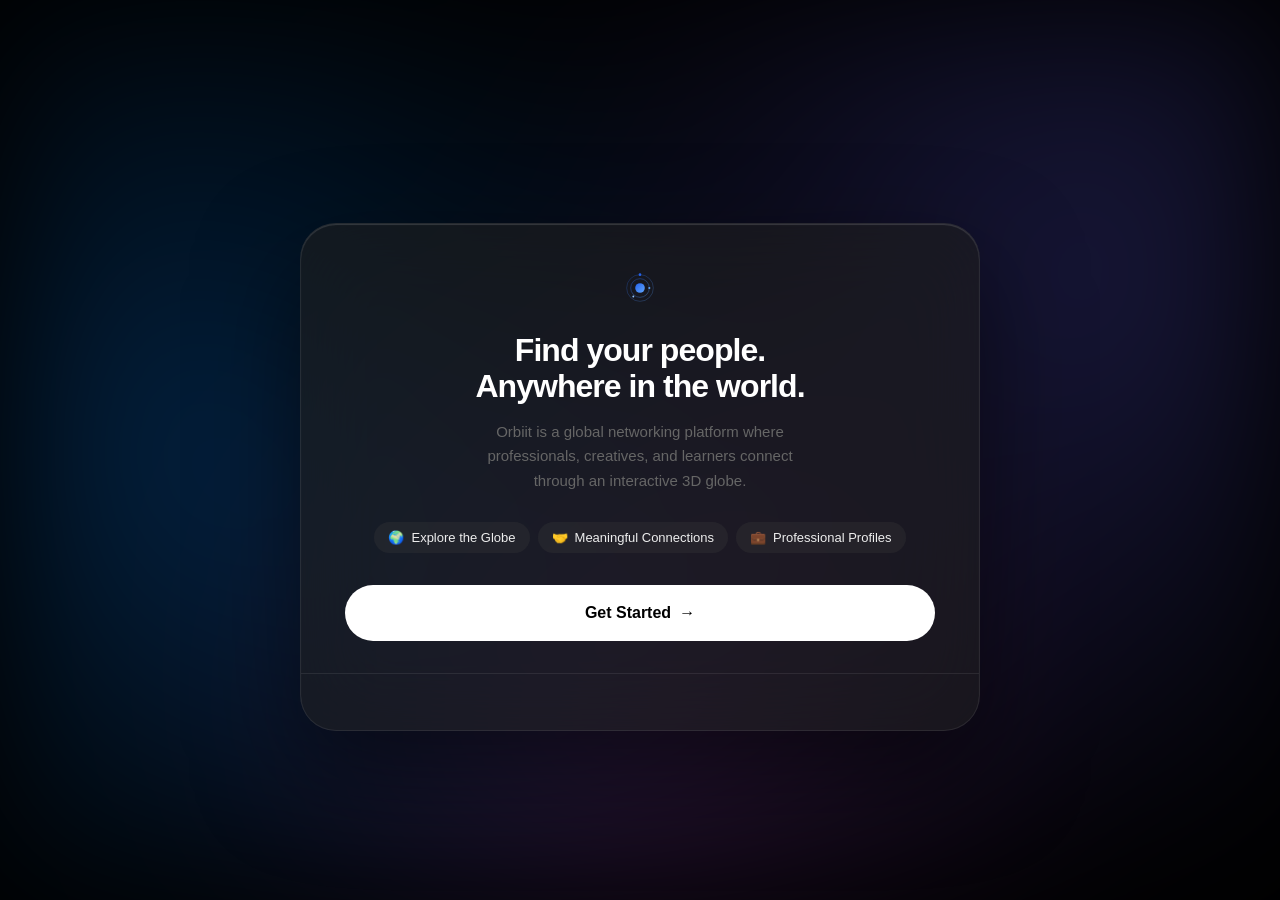
==== index.html @ f24a440b "Restore: SF Pro fonts + Apple emoji system + dark theme CSS variables" ====
<!DOCTYPE html>
<html lang="en">

<head>
  <meta charset="UTF-8">
  <meta name="viewport" content="width=device-width, initial-scale=1.0">
  <title>Orbiit â€” Find Your People</title>
  <meta name="description"
    content="Orbiit connects professionals, creatives, and learners through an interactive 3D globe. Find your people anywhere in the world.">

  <!-- Notyf -->
  <link rel="stylesheet" href="https://cdn.jsdelivr.net/npm/notyf@3/notyf.min.css">
  <script src="https://cdn.jsdelivr.net/npm/notyf@3/notyf.min.js"></script>

  <!-- Flatpickr -->
  <link rel="stylesheet" href="https://cdn.jsdelivr.net/npm/flatpickr/dist/flatpickr.min.css">
  <script src="https://cdn.jsdelivr.net/npm/flatpickr"></script>

  <!-- Tom Select -->
  <link href="https://cdn.jsdelivr.net/npm/tom-select@2.3.1/dist/css/tom-select.css" rel="stylesheet">
  <script src="https://cdn.jsdelivr.net/npm/tom-select@2.3.1/dist/js/tom-select.complete.min.js"></script>

  <!-- Canvas Confetti -->
  <script src="https://cdn.jsdelivr.net/npm/canvas-confetti@1.9.2/dist/confetti.browser.min.js"></script>

  <style>
    /* ================================================================
       ORBIIT — Onboarding Design System v5.0
       Apple iOS · Notion · Linear
    ================================================================ */

    /* —— CSS Variables —— */
    :root {
      --bg: #000000;
      --bg-2: rgba(40, 40, 40, 0.4);
      --bg-3: rgba(60, 60, 60, 0.3);
      --text: #ffffff;
      --text-2: #eeeeee;
      --text-3: #a0a0a0;
      --text-4: #888888;
      --accent: #0A84FF;
      --accent-bg: rgba(10, 132, 255, 0.15);
      --border: rgba(255, 255, 255, 0.12);
      --border-2: rgba(255, 255, 255, 0.08);
      --err: #FF453A;
      --ok: #32D74B;
      --shadow-card: 0 40px 100px rgba(0, 0, 0, 0.5), inset 0 1px 1px rgba(255, 255, 255, 0.15);
      --shadow-sm: 0 8px 32px rgba(0, 0, 0, 0.4);
      --font: 'SF Pro Text', 'SF Pro Display', -apple-system, BlinkMacSystemFont, 'Segoe UI', sans-serif;
      --font-d: 'SF Pro Display', 'SF Pro Text', -apple-system, BlinkMacSystemFont, 'Segoe UI', sans-serif;
      --ease: cubic-bezier(0.25, 0.1, 0.25, 1);
      --ease-in: cubic-bezier(0.4, 0, 1, 1);
      --ease-out: cubic-bezier(0.0, 0.0, 0.2, 1);
      --spring: cubic-bezier(0.175, 0.885, 0.32, 1.2);
      --r-sm: 12px;
      --r-md: 16px;
      --r-lg: 20px;
      --r-xl: 32px;
      --r-pill: 100px;
    }

    /* —— Reset —— */
    *, *::before, *::after { margin: 0; padding: 0; box-sizing: border-box; }

    html {
      font-size: 16px;
      -webkit-font-smoothing: antialiased;
      -moz-osx-font-smoothing: grayscale;
    }

    body {
      font-family: var(--font);
      background: var(--bg);
      color: var(--text);
      min-height: 100vh;
      display: flex;
      align-items: center;
      justify-content: center;
      overflow-x: hidden;
    }

    .ambient-bg {
      position: fixed;
      top: 0; left: 0; width: 100vw; height: 100vh;
      z-index: -1;
      background: radial-gradient(circle at 15% 50%, rgba(10, 132, 255, 0.25), transparent 50%),
                  radial-gradient(circle at 85% 30%, rgba(94, 92, 230, 0.25), transparent 50%),
                  radial-gradient(circle at 50% 80%, rgba(191, 90, 242, 0.2), transparent 50%);
      filter: blur(80px);
      animation: pulseBg 14s ease-in-out infinite alternate;
    }

    @keyframes pulseBg {
      0% { transform: scale(1) translate(0, 0); }
      50% { transform: scale(1.05) translate(2%, 2%); }
      100% { transform: scale(1.1) translate(-2%, -2%); }
    }

    button { cursor: pointer; font-family: var(--font); border: none; outline: none; }
    input, select, textarea { font-family: var(--font); outline: none; }
    a { text-decoration: none; color: inherit; }


    /* ================================================================
       ORBIIT — Onboarding Design System v5.0
       Apple iOS · Notion · Linear
    ================================================================ */

    /* —— CSS Variables —— */
    :root {
      --bg: #000000;
      --bg-2: rgba(40, 40, 40, 0.4);
      --bg-3: rgba(60, 60, 60, 0.3);
      --text: #ffffff;
      --text-2: #eeeeee;
      --text-3: #a0a0a0;
      --text-4: #888888;
      --accent: #0A84FF;
      --accent-bg: rgba(10, 132, 255, 0.15);
      --border: rgba(255, 255, 255, 0.12);
      --border-2: rgba(255, 255, 255, 0.08);
      --err: #FF453A;
      --ok: #32D74B;
      --shadow-card: 0 40px 100px rgba(0, 0, 0, 0.5), inset 0 1px 1px rgba(255, 255, 255, 0.15);
      --shadow-sm: 0 8px 32px rgba(0, 0, 0, 0.4);
      --font: 'SF Pro Text', 'SF Pro Display', -apple-system, BlinkMacSystemFont, 'Segoe UI', sans-serif;
      --font-d: 'SF Pro Display', 'SF Pro Text', -apple-system, BlinkMacSystemFont, 'Segoe UI', sans-serif;
      --ease: cubic-bezier(0.25, 0.1, 0.25, 1);
      --ease-in: cubic-bezier(0.4, 0, 1, 1);
      --ease-out: cubic-bezier(0.0, 0.0, 0.2, 1);
      --spring: cubic-bezier(0.175, 0.885, 0.32, 1.2);
      --r-sm: 12px;
      --r-md: 16px;
      --r-lg: 20px;
      --r-xl: 32px;
      --r-pill: 100px;
    }

    /* —— Reset —— */
    *, *::before, *::after {
      margin: 0;
      padding: 0;
      box-sizing: border-box;
    }

    html {
      font-size: 16px;
      -webkit-font-smoothing: antialiased;
      -moz-osx-font-smoothing: grayscale;
    }

    body {
      font-family: var(--font);
      background: var(--bg);
      color: var(--text);
      min-height: 100vh;
      display: flex;
      align-items: center;
      justify-content: center;
      overflow-x: hidden;
    }

    .ambient-bg {
      position: fixed;
      top: 0; left: 0; width: 100vw; height: 100vh;
      z-index: -1;
      background: radial-gradient(circle at 15% 50%, rgba(10, 132, 255, 0.25), transparent 50%),
                  radial-gradient(circle at 85% 30%, rgba(94, 92, 230, 0.25), transparent 50%),
                  radial-gradient(circle at 50% 80%, rgba(191, 90, 242, 0.2), transparent 50%);
      filter: blur(80px);
      animation: pulseBg 14s ease-in-out infinite alternate;
    }

    @keyframes pulseBg {
      0% { transform: scale(1) translate(0, 0); }
      50% { transform: scale(1.05) translate(2%, 2%); }
      100% { transform: scale(1.1) translate(-2%, -2%); }
    }

    button {
      cursor: pointer;
      font-family: var(--font);
      border: none;
      outline: none;
    }

    input, select, textarea {
      font-family: var(--font);
      outline: none;
    }

    a {
      text-decoration: none;
      color: inherit;
    }

    /* ================================================================
       GLOBAL EMOJI SYSTEM — Apple Color Emoji via CDN
    ================================================================ */

    img.apple-emoji {
      display: inline-block !important;
      vertical-align: -0.15em !important;
      width: 1em !important;
      height: 1em !important;
      margin: 0 2px !important;
      border: none !important;
      box-shadow: none !important;
      object-fit: contain;
    }

    .step-emoji img.apple-emoji {
      width: 52px !important;
      height: 52px !important;
      vertical-align: middle !important;
      margin: 0 !important;
    }

    .pill img.apple-emoji,
    .chip img.apple-emoji,
    .category-tab img.apple-emoji,
    .welcome-feature img.apple-emoji,
    .hobby-card img.apple-emoji,
    .social-link-icon img.apple-emoji,
    .btn-secondary img.apple-emoji,
    .gender-pill img.apple-emoji {
      width: 20px !important;
      height: 20px !important;
      vertical-align: middle !important;
      margin: 0 !important;
    }

    .ts-wrapper img.apple-emoji,
    .ts-control img.apple-emoji,
    .ts-dropdown img.apple-emoji {
      width: 20px !important;
      height: 20px !important;
      vertical-align: middle !important;
      margin-right: 8px !important;
      margin-left: 0 !important;
    }

    .upload-icon img.apple-emoji {
      width: 32px !important;
      height: 32px !important;
      vertical-align: middle !important;
      margin: 0 !important;
    }

    .password-toggle img.apple-emoji {
      width: 18px !important;
      height: 18px !important;
      vertical-align: middle !important;
      margin: 0 !important;
    }

    .hobby-card.selected img.apple-emoji {
      filter: brightness(10);
    }

    /* Legacy .emoji class support */
    img.emoji {
      display: inline-block !important;
      vertical-align: -0.15em !important;
      width: 1em !important;
      height: 1em !important;
      margin: 0 2px !important;
      border: none !important;
      box-shadow: none !important;
      object-fit: contain;
    }

        /* ================================================================
       CRITICAL FIX #2 — (kept for structure, CSS above replaces logic)
    ================================================================ */

    img.emoji {
      display: inline-block !important;
      vertical-align: -0.15em !important;
      width: 1em !important;
      height: 1em !important;
      margin: 0 2px !important;
      border: none !important;
      box-shadow: none !important;
      object-fit: contain;
    }

    /* Step hero emoji — large icon at top of each step */
    .step-emoji img.emoji {
      width: 52px !important;
      height: 52px !important;
      vertical-align: middle !important;
      margin: 0 !important;
    }

    /* Pill / chip / tab / welcome-feature — inline small */
    .pill img.emoji,
    .chip img.emoji,
    .category-tab img.emoji,
    .welcome-feature img.emoji,
    .hobby-card img.emoji,
    .social-link-icon img.emoji,
    .btn-secondary img.emoji,
    .gender-pill img.emoji {
      width: 20px !important;
      height: 20px !important;
      vertical-align: middle !important;
      margin: 0 !important;
    }

    /* TomSelect — flag + job icon in dropdowns */
    .ts-wrapper img.emoji,
    .ts-control img.emoji,
    .ts-dropdown img.emoji {
      width: 20px !important;
      height: 20px !important;
      vertical-align: middle !important;
      margin-right: 8px !important;
      margin-left: 0 !important;
    }

    /* Upload zone camera icon */
    .upload-icon img.emoji {
      width: 32px !important;
      height: 32px !important;
      vertical-align: middle !important;
      margin: 0 !important;
    }

    /* Password toggle eye */
    .password-toggle img.emoji {
      width: 18px !important;
      height: 18px !important;
      vertical-align: middle !important;
      margin: 0 !important;
    }

    /* Selected hobby card — make emoji visible on dark bg */
    .hobby-card.selected img.emoji {
      filter: brightness(10);
    }

    /* ================================================================
       CRITICAL FIX #1 â€” SLIDE + BLUR + FADE ANIMATION SYSTEM
    ================================================================ */

    @keyframes enterFwd {
      from {
        opacity: 0;
        transform: translateX(40px);
        filter: blur(8px);
      }

      to {
        opacity: 1;
        transform: translateX(0);
        filter: blur(0px);
      }
    }

    @keyframes exitFwd {
      from {
        opacity: 1;
        transform: translateX(0);
        filter: blur(0px);
      }

      to {
        opacity: 0;
        transform: translateX(-40px);
        filter: blur(8px);
      }
    }

    @keyframes enterBack {
      from {
        opacity: 0;
        transform: translateX(-40px);
        filter: blur(8px);
      }

      to {
        opacity: 1;
        transform: translateX(0);
        filter: blur(0px);
      }
    }

    @keyframes exitBack {
      from {
        opacity: 1;
        transform: translateX(0);
        filter: blur(0px);
      }

      to {
        opacity: 0;
        transform: translateX(40px);
        filter: blur(8px);
      }
    }

    @keyframes staggerIn {
      from {
        opacity: 0;
        transform: translateY(14px);
        filter: blur(4px);
      }

      to {
        opacity: 1;
        transform: translateY(0);
        filter: blur(0px);
      }
    }

    @keyframes shake {

      0%,
      100% {
        transform: translateX(0);
      }

      25% {
        transform: translateX(-4px);
      }

      75% {
        transform: translateX(4px);
      }
    }

    @keyframes dotPop {
      0% {
        transform: scale(1);
      }

      50% {
        transform: scale(1.6);
      }

      100% {
        transform: scale(1.3);
      }
    }

    /* ================================================================
       OUTER PAGE â€” centres the card
    ================================================================ */

    #onboarding-container {
      width: 100%;
      min-height: 100vh;
      display: flex;
      flex-direction: column;
      align-items: center;
      justify-content: center;
      padding: 32px 16px;
    }

    #progress-bar,
    #progress-fill {
      display: none;
    }

    /* ================================================================
       CRITICAL FIX #7 â€” PROGRESS DOTS
    ================================================================ */

    #progress-dots-wrapper {
      display: flex;
      flex-direction: column;
      align-items: center;
      gap: 10px;
      margin-bottom: 24px;
      opacity: 1;
      transition: opacity 0.3s var(--ease);
    }

    #progress-dots-wrapper.hidden-dots {
      opacity: 0;
      pointer-events: none;
    }

    #progress-dots {
      display: flex;
      gap: 6px;
      align-items: center;
    }

    .pdot {
      width: 6px;
      height: 6px;
      border-radius: 50%;
      background: #e0e0e0;
      transition: all 300ms cubic-bezier(0.34, 1.56, 0.64, 1);
    }

    .pdot.done {
      background: var(--text);
    }

    .pdot.now {
      background: var(--accent);
      transform: scale(1.4);
      box-shadow: 0 0 0 3px rgba(26, 86, 219, 0.15);
    }

    #step-label {
      font-size: 12px;
      color: var(--text-4);
      font-weight: 400;
      letter-spacing: 0.01em;
    }

    /* ================================================================
       CRITICAL FIX #4 â€” CARD LAYOUT & SPACING
    ================================================================ */

    #steps-wrapper {
      width: 100%;
      max-width: 680px;
      background: rgba(30, 30, 30, 0.6);
      backdrop-filter: blur(40px);
      -webkit-backdrop-filter: blur(40px);
      border: 1px solid var(--border-2);
      border-radius: 36px;
      box-shadow: var(--shadow-card);
      overflow: clip;
      display: flex;
      flex-direction: column;
      transition: max-width 400ms var(--spring);
    }

    /* Card content area â€” adapts to each step's height */
    .card-body {
      padding: 48px 44px 32px;
      position: relative;
    }

    /* Steps 8 & 9 have selection grids — their padding is
       managed by .card-body's standard padding (no override needed) */

    /* Card footer â€” nav buttons always inside card */
    .card-footer {
      padding: 20px 44px 36px;
      border-top: 1px solid var(--border-2);
      display: flex;
      justify-content: space-between;
      align-items: center;
    }

    @media (max-width: 560px) {
      .card-body {
        padding: 36px 24px 24px;
      }

      .card-footer {
        padding: 16px 24px 28px;
      }
    }

    /* ================================================================
       STEPS â€” Display & Animation
    ================================================================ */

    .step {
      display: none;
      flex-direction: column;
      align-items: center;
      width: 100%;
    }

    .step.active {
      display: flex;
      animation: enterFwd 420ms cubic-bezier(0.0, 0.0, 0.2, 1) both;
    }

    .step.exit-fwd {
      display: flex !important;
      animation: exitFwd 240ms cubic-bezier(0.4, 0, 1, 1) both;
      pointer-events: none;
    }

    .step.exit-back {
      display: flex !important;
      animation: exitBack 240ms cubic-bezier(0.4, 0, 1, 1) both;
      pointer-events: none;
    }

    .step.enter-back.active {
      animation: enterBack 420ms cubic-bezier(0.0, 0.0, 0.2, 1) both;
    }

    /* Stagger delays for children */
    .step.active .s0 {
      animation: staggerIn 400ms ease both;
      animation-delay: 0ms;
    }

    .step.active .s1 {
      animation: staggerIn 400ms ease both;
      animation-delay: 70ms;
    }

    .step.active .s2 {
      animation: staggerIn 400ms ease both;
      animation-delay: 140ms;
    }

    .step.active .s3 {
      animation: staggerIn 400ms ease both;
      animation-delay: 210ms;
    }

    /* ================================================================
       STEP TYPOGRAPHY
    ================================================================ */

    .step-num {
      font-size: 11px;
      font-weight: 500;
      color: var(--text-4);
      letter-spacing: 0.07em;
      text-transform: uppercase;
      margin-bottom: 16px;
      align-self: center;
    }

    .step-emoji {
      font-size: 52px;
      line-height: 1;
      text-align: center;
      margin-bottom: 20px;
    }

    .step-title {
      font-family: var(--font-d);
      font-size: 26px;
      font-weight: 700;
      color: var(--text);
      text-align: center;
      letter-spacing: -0.025em;
      line-height: 1.2;
      margin-bottom: 10px;
    }

    .step-sub {
      font-size: 14px;
      color: var(--text-3);
      text-align: center;
      line-height: 1.65;
      margin-bottom: 28px;
      max-width: 360px;
    }

    /* ================================================================
       WELCOME SCREEN (Step 1)
    ================================================================ */

    .welcome-logo {
      height: 32px;
      width: auto;
      margin-bottom: 28px;
    }

    .welcome-logo-text {
      font-family: var(--font-d);
      font-size: 22px;
      font-weight: 700;
      letter-spacing: -0.04em;
      margin-bottom: 28px;
    }

    .welcome-title {
      font-family: var(--font-d);
      font-size: 32px;
      font-weight: 700;
      text-align: center;
      line-height: 1.15;
      letter-spacing: -0.03em;
      margin-bottom: 14px;
    }

    .welcome-description {
      font-size: 15px;
      color: #666;
      text-align: center;
      line-height: 1.65;
      margin-bottom: 28px;
      max-width: 360px;
    }

    .welcome-features {
      display: flex;
      gap: 8px;
      flex-wrap: wrap;
      justify-content: center;
      align-items: center;
      margin-bottom: 32px;
    }

    .welcome-feature {
      display: inline-flex;
      align-items: center;
      gap: 7px;
      background: var(--bg-3);
      border-radius: var(--r-pill);
      padding: 8px 14px;
      font-size: 13px;
      font-weight: 500;
      color: var(--text-2);
      white-space: nowrap;
    }

    /* ================================================================
       CRITICAL FIX #5 â€” INPUT FIELDS
    ================================================================ */

    .step-form {
      width: 100%;
      display: flex;
      flex-direction: column;
      gap: 16px;
    }

    .input-row {
      display: flex;
      gap: 12px;
    }

    .input-row>* {
      flex: 1;
    }

    .input-group {
      display: flex;
      flex-direction: column;
      gap: 7px;
    }

    .input-group label {
      font-size: 11px;
      font-weight: 600;
      color: var(--text-4);
      letter-spacing: 0.08em;
      text-transform: uppercase;
    }

    .input-field {
      width: 100%;
      height: 56px;
      padding: 0 20px;
      border: 1.5px solid var(--border-2);
      border-radius: var(--r-md);
      font-size: 16px;
      font-family: var(--font);
      color: var(--text);
      background: var(--bg-2);
      transition: all 220ms cubic-bezier(0.4, 0, 0.2, 1);
      -webkit-appearance: none;
      appearance: none;
    }

    .input-field::placeholder {
      color: var(--text-4);
    }

    .input-field:focus {
      border-color: var(--accent);
      background: var(--bg-3);
      box-shadow: 0 0 0 4px rgba(26, 86, 219, 0.08);
      outline: none;
    }

    .input-field.error {
      border-color: var(--err);
      box-shadow: 0 0 0 4px rgba(255, 59, 48, 0.09);
      animation: shake 0.35s var(--ease);
    }

    textarea.input-field {
      height: auto;
      min-height: 96px;
      padding: 14px 18px;
      resize: vertical;
      line-height: 1.5;
    }

    /* Password */
    .password-wrapper {
      position: relative;
    }

    .password-wrapper .input-field {
      padding-right: 50px;
    }

    .password-toggle {
      position: absolute;
      right: 14px;
      top: 50%;
      transform: translateY(-50%);
      background: none;
      border: none;
      font-size: 18px;
      cursor: pointer;
      color: var(--text-4);
      padding: 4px;
      transition: color 150ms;
      line-height: 1;
    }

    .password-toggle:hover {
      color: var(--text-2);
    }

    /* Age display */
    .age-display {
      padding: 10px 16px;
      border-radius: var(--r-md);
      background: var(--accent-bg);
      color: var(--accent);
      font-weight: 600;
      font-size: 14px;
      text-align: center;
    }

    /* Location confirmation */
    .location-confirmation {
      display: flex;
      align-items: center;
      gap: 8px;
      padding: 11px 16px;
      border-radius: var(--r-md);
      background: rgba(52, 199, 89, 0.08);
      border: 1px solid rgba(52, 199, 89, 0.2);
      font-size: 13px;
      color: var(--ok);
      font-weight: 500;
    }

    /* ================================================================
       PILLS â€” Gender & general selections
    ================================================================ */

    .pill-group {
      display: flex;
      flex-wrap: wrap;
      gap: 8px;
    }

    .pill,
    .chip {
      display: inline-flex;
      align-items: center;
      gap: 7px;
      padding: 10px 18px;
      border-radius: var(--r-pill);
      border: 1.5px solid var(--border-2);
      background: var(--bg-2);
      font-size: 14px;
      font-weight: 500;
      color: var(--text-2);
      cursor: pointer;
      transition: all 160ms cubic-bezier(0.34, 1.56, 0.64, 1);
      user-select: none;
      white-space: nowrap;
    }

    .pill:hover:not(.selected),
    .chip:hover:not(.selected) {
      border-color: rgba(255, 255, 255, 0.4);
      background: var(--bg-3);
      transform: translateY(-1px);
    }

    .pill.selected,
    .chip.selected {
      background: var(--text);
      border-color: var(--text);
      color: #000;
      transform: scale(1.03);
    }

    .pill:active,
    .chip:active {
      transform: scale(0.97);
    }

    /* ================================================================
       CRITICAL FIX #3 â€” SKILLS & HOBBIES SELECTION
    ================================================================ */

    .selection-container {
      width: 100%;
      display: flex;
      flex-direction: column;
      gap: 12px;
    }

    .selection-search .input-field {
      height: 44px;
      font-size: 14px;
    }

    /* Category tabs */
    .selection-tabs {
      display: flex;
      overflow-x: auto;
      scrollbar-width: none;
      border-bottom: 1px solid var(--border-2);
      gap: 0;
      position: relative;
    }

    .selection-tabs::-webkit-scrollbar {
      display: none;
    }

    /* Fade hint on right edge â€” suggests more tabs */
    .selection-tabs::after {
      content: '';
      position: sticky;
      right: 0;
      top: 0;
      width: 40px;
      height: 100%;
      flex-shrink: 0;
      background: linear-gradient(to right, transparent, rgba(255, 255, 255, 0.95));
      pointer-events: none;
    }

    .category-tab {
      padding: 8px 16px;
      font-size: 13px;
      font-weight: 400;
      color: #999;
      cursor: pointer;
      border: none;
      background: none;
      border-bottom: 2px solid transparent;
      white-space: nowrap;
      transition: all 200ms ease;
      flex-shrink: 0;
      font-family: var(--font);
    }

    .category-tab:hover {
      color: var(--text-2);
    }

    .category-tab.active {
      color: var(--text);
      font-weight: 700;
      border-bottom-color: var(--text);
    }

    /* â”€â”€ SKILLS GRID â€” pill/chip layout â”€â”€ */
    #skills-grid.selection-grid {
      display: flex;
      flex-wrap: wrap;
      gap: 8px;
      max-height: 260px;
      overflow-y: auto;
      padding: 4px 2px;
      scrollbar-width: thin;
      scrollbar-color: #e0e0e0 transparent;
    }

    #skills-grid .chip {
      padding: 9px 16px;
      border-radius: 100px;
      border: 1.5px solid var(--border-2);
      background: var(--bg-2);
      font-size: 14px;
      font-weight: 500;
      color: var(--text-2);
      cursor: pointer;
      transition: all 160ms cubic-bezier(0.34, 1.56, 0.64, 1);
      white-space: nowrap;
      display: inline-flex;
      align-items: center;
      gap: 7px;
      user-select: none;
    }

    #skills-grid .chip:hover:not(.selected) {
      border-color: rgba(255, 255, 255, 0.4);
      background: var(--bg-3);
      transform: translateY(-1px);
    }

    #skills-grid .chip.selected {
      background: var(--text);
      border-color: #0a0a0a;
      color: #000;
      transform: scale(1.03);
    }

    #skills-grid .chip:active {
      transform: scale(0.97);
    }

    /* â”€â”€ HOBBIES GRID â€” card layout â”€â”€ */
    #hobbies-grid.selection-grid {
      display: grid;
      grid-template-columns: repeat(3, 1fr);
      gap: 8px;
      max-height: 280px;
      overflow-y: auto;
      padding: 4px 2px;
      scrollbar-width: thin;
      scrollbar-color: #e0e0e0 transparent;
    }

    /* Fallback for other .selection-grid usages */
    .selection-grid {
      display: flex;
      flex-wrap: wrap;
      gap: 8px;
      max-height: 260px;
      overflow-y: auto;
      padding: 4px 2px;
      scrollbar-width: thin;
      scrollbar-color: #e0e0e0 transparent;
    }

    .selection-grid::-webkit-scrollbar {
      width: 4px;
    }

    .selection-grid::-webkit-scrollbar-thumb {
      background: #e0e0e0;
      border-radius: 2px;
    }

    /* Counter */
    .selection-counter {
      font-size: 12px;
      color: var(--text-4);
      text-align: center;
    }

    .selection-counter .count {
      font-weight: 700;
      color: var(--accent);
    }

    /* Hobby cards */
    .hobby-card {
      display: flex;
      flex-direction: column;
      align-items: center;
      gap: 6px;
      padding: 14px 10px;
      border-radius: 14px;
      border: 1.5px solid var(--border-2);
      background: var(--bg-2);
      cursor: pointer;
      transition: all 160ms cubic-bezier(0.34, 1.56, 0.64, 1);
      text-align: center;
      user-select: none;
    }

    .hobby-card:hover:not(.selected) {
      background: var(--bg-3);
      border-color: rgba(255, 255, 255, 0.4);
      transform: translateY(-2px);
      box-shadow: 0 4px 12px rgba(0, 0, 0, 0.07);
    }

    .hobby-card.selected {
      background: var(--text);
      border-color: var(--text);
      color: #000;
      transform: scale(1.04);
    }

    .hobby-card .hobby-emoji {
      font-size: 26px;
      line-height: 1;
    }

    .hobby-card .hobby-name {
      font-size: 12px;
      font-weight: 500;
      line-height: 1.3;
      text-align: center;
    }

    /* ================================================================
       PHOTO UPLOAD (Step 6)
    ================================================================ */

    .upload-zone {
      width: 130px;
      height: 130px;
      border-radius: 50%;
      border: 2px dashed #d0d0d0;
      display: flex;
      flex-direction: column;
      align-items: center;
      justify-content: center;
      cursor: pointer;
      transition: all 200ms var(--ease);
      position: relative;
      overflow: hidden;
      align-self: center;
      margin-bottom: 10px;
      background: var(--bg-2);
    }

    .upload-zone:hover {
      border-color: var(--accent);
      background: rgba(26, 86, 219, 0.04);
    }

    .upload-zone.dragover {
      border-color: var(--accent);
      background: rgba(26, 86, 219, 0.08);
      transform: scale(1.03);
    }

    .upload-zone.has-image {
      border-style: solid;
      border-color: transparent;
    }

    .upload-icon {
      font-size: 32px;
      line-height: 1;
      margin-bottom: 6px;
    }

    .upload-text {
      font-size: 12px;
      color: var(--text-4);
      font-weight: 500;
    }

    .upload-hint {
      display: none;
    }

    .upload-preview {
      position: absolute;
      inset: 0;
      width: 100%;
      height: 100%;
      object-fit: cover;
      border-radius: 50%;
    }

    .upload-edit-btn {
      position: absolute;
      bottom: 4px;
      right: 4px;
      width: 28px;
      height: 28px;
      background: var(--bg-3);
      border-radius: 50%;
      display: none;
      align-items: center;
      justify-content: center;
      font-size: 14px;
      box-shadow: 0 2px 6px rgba(0, 0, 0, 0.15);
      border: 1.5px solid var(--border);
    }

    .upload-zone.has-image .upload-edit-btn {
      display: flex;
    }

    .upload-zone.has-image .upload-icon,
    .upload-zone.has-image .upload-text {
      display: none;
    }

    .upload-input {
      display: none;
    }

    /* ================================================================
       SOCIAL LINKS (Step 11)
    ================================================================ */

    .social-links-list {
      width: 100%;
      display: flex;
      flex-direction: column;
    }

    .social-link-row {
      display: flex;
      align-items: center;
      height: 52px;
      gap: 12px;
      padding: 0 4px;
      border-bottom: 1px solid var(--border-2);
      border-left: 3px solid transparent;
      transition: transform 200ms var(--ease), border-left-color 200ms var(--ease);
      position: relative;
    }

    .social-link-row:last-child {
      border-bottom: none;
    }

    .social-link-row:focus-within {
      transform: translateX(3px);
    }

    .social-link-row:focus-within[data-platform="instagram"] {
      border-left-color: #E1306C;
    }

    .social-link-row:focus-within[data-platform="linkedin"] {
      border-left-color: #0A66C2;
    }

    .social-link-row:focus-within[data-platform="twitter"] {
      border-left-color: #000;
    }

    .social-link-row:focus-within[data-platform="youtube"] {
      border-left-color: #FF0000;
    }

    .social-link-row:focus-within[data-platform="tiktok"] {
      border-left-color: #000;
    }

    .social-link-row:focus-within[data-platform="facebook"] {
      border-left-color: #1877F2;
    }

    .social-link-row:focus-within[data-platform="discord"] {
      border-left-color: #5865F2;
    }

    .social-link-row:focus-within[data-platform="snapchat"] {
      border-left-color: #FFFC00;
    }

    .social-link-row:focus-within[data-platform="whatsapp"] {
      border-left-color: #25D366;
    }

    .social-link-icon {
      width: 36px;
      height: 36px;
      border-radius: 50%;
      display: flex;
      align-items: center;
      justify-content: center;
      font-size: 18px;
      flex-shrink: 0;
      background: var(--bg-3);
      overflow: hidden;
    }

    .social-link-row[data-platform="instagram"] .social-link-icon {
      background: rgba(225, 48, 108, 0.10);
    }

    .social-link-row[data-platform="linkedin"] .social-link-icon {
      background: rgba(10, 102, 194, 0.10);
    }

    .social-link-row[data-platform="youtube"] .social-link-icon {
      background: rgba(255, 0, 0, 0.10);
    }

    .social-link-row[data-platform="facebook"] .social-link-icon {
      background: rgba(24, 119, 242, 0.10);
    }

    .social-link-row[data-platform="discord"] .social-link-icon {
      background: rgba(88, 101, 242, 0.10);
    }

    .social-link-row[data-platform="snapchat"] .social-link-icon {
      background: rgba(255, 252, 0, 0.15);
    }

    .social-link-row[data-platform="whatsapp"] .social-link-icon {
      background: rgba(37, 211, 102, 0.10);
    }

    .social-input.input-field {
      border: none !important;
      box-shadow: none !important;
      background: transparent !important;
      height: 44px;
      padding: 0 8px;
      font-size: 14px;
      flex: 1;
    }

    /* ================================================================
       COMPLETION (Step 12)
    ================================================================ */

    .completion-title {
      font-family: var(--font-d);
      font-size: 28px;
      font-weight: 700;
      text-align: center;
      letter-spacing: -0.02em;
      margin-bottom: 8px;
    }

    .completion-subtitle {
      font-size: 15px;
      color: var(--text-3);
      text-align: center;
      margin-bottom: 24px;
    }

    .preview-card {
      width: 100%;
      max-width: 320px;
      background: var(--bg-2);
      border: 1px solid var(--border-2);
      border-radius: 20px;
      padding: 28px 24px;
      box-shadow: 0 4px 24px rgba(0, 0, 0, 0.06);
      display: flex;
      flex-direction: column;
      align-items: center;
      text-align: center;
      margin-bottom: 20px;
    }

    .preview-avatar {
      width: 84px;
      height: 84px;
      border-radius: 50%;
      object-fit: cover;
      margin-bottom: 14px;
      border: 2px solid var(--border-2);
    }

    .preview-name {
      font-family: var(--font-d);
      font-size: 20px;
      font-weight: 700;
      margin-bottom: 4px;
      letter-spacing: -0.02em;
    }

    .preview-job {
      font-size: 14px;
      color: var(--text-3);
      margin-bottom: 14px;
    }

    .preview-chips {
      display: flex;
      flex-wrap: wrap;
      gap: 5px;
      justify-content: center;
    }

    .preview-chip {
      padding: 4px 12px;
      border-radius: var(--r-pill);
      font-size: 12px;
      font-weight: 500;
      background: var(--bg-3);
      color: var(--text-2);
    }

    /* ================================================================
       SKIP LINK
    ================================================================ */

    .skip-link {
      display: block;
      text-align: center;
      font-size: 13px;
      color: var(--text-4);
      cursor: pointer;
      margin-top: 12px;
      transition: color 150ms;
    }

    .skip-link:hover {
      color: var(--text-2);
      text-decoration: underline;
    }

    /* ================================================================
       CRITICAL FIX #6 â€” BUTTONS
    ================================================================ */

    /* Primary â€” welcome Get Started */
    .btn-primary {
      display: inline-flex;
      align-items: center;
      justify-content: center;
      gap: 8px;
      height: 56px;
      padding: 0 32px;
      background: var(--text);
      color: #000;
      border-radius: var(--r-pill);
      font-family: var(--font);
      font-size: 16px;
      font-weight: 600;
      border: none;
      cursor: pointer;
      transition: all 180ms ease;
      white-space: nowrap;
    }

    .btn-primary:hover {
      background: rgba(255,255,255,0.85);
      transform: translateY(-1px);
      box-shadow: var(--shadow-sm);
    }

    .btn-primary:active {
      transform: translateY(0) scale(0.98);
      box-shadow: none;
    }

    .btn-primary.full {
      width: 100%;
      justify-content: center;
    }

    .btn-arrow {
      display: inline-block;
      transition: transform 180ms ease;
    }

    .btn-primary:hover .btn-arrow,
    #btn-next:hover .btn-arrow {
      transform: translateX(4px);
    }

    /* Back button */
    #btn-back {
      display: inline-flex;
      align-items: center;
      gap: 5px;
      background: none;
      border: none;
      color: var(--text-4);
      font-size: 14px;
      font-weight: 400;
      padding: 8px 12px;
      border-radius: 10px;
      cursor: pointer;
      font-family: var(--font);
      transition: color 150ms, background 150ms;
    }

    #btn-back:hover {
      color: var(--text);
      background: var(--bg-3);
    }

    #btn-back.hidden {
      visibility: hidden;
      pointer-events: none;
    }

    /* Next / Continue button */
    #btn-next {
      display: none;
      align-items: center;
      justify-content: center;
      gap: 8px;
      height: 56px;
      padding: 0 36px;
      background: var(--text);
      color: #000;
      border-radius: var(--r-pill);
      font-family: var(--font);
      font-size: 16px;
      font-weight: 600;
      border: none;
      cursor: pointer;
      transition: all 180ms ease;
      white-space: nowrap;
    }

    #btn-next:hover {
      background: rgba(255,255,255,0.85);
      transform: translateY(-1px);
      box-shadow: var(--shadow-sm);
    }

    #btn-next:active {
      transform: translateY(0) scale(0.98);
      box-shadow: none;
    }

    /* Secondary (Use My Location, etc.) */
    .btn-secondary {
      display: inline-flex;
      align-items: center;
      justify-content: center;
      gap: 8px;
      height: 48px;
      padding: 0 20px;
      background: var(--bg-3);
      color: var(--text-2);
      border-radius: var(--r-md);
      font-family: var(--font);
      font-size: 14px;
      font-weight: 500;
      border: none;
      cursor: pointer;
      width: 100%;
      transition: all 150ms var(--ease);
    }

    .btn-secondary:hover {
      background: rgba(255,255,255,0.12);
      color: var(--text);
    }

    .btn-secondary:active {
      transform: scale(0.99);
    }

    /* ================================================================
       TOM SELECT â€” Overrides (keep emoji-safe height)
    ================================================================ */

    .ts-wrapper .ts-control {
      flex-wrap: nowrap !important;
      transition: border-color 220ms ease, box-shadow 220ms ease, background 220ms ease !important;
    }

    .ts-wrapper .ts-control .item {
      display: inline-flex !important;
      align-items: center !important;
      gap: 8px !important;
      font-size: 15px !important;
      max-width: 100% !important;
      overflow: hidden !important;
      text-overflow: ellipsis !important;
      white-space: nowrap !important;
    }

    .ts-wrapper.focus .ts-control {
      border-color: var(--accent) !important;
      background: rgba(40,40,40,0.95) !important;
      box-shadow: 0 0 0 4px rgba(26, 86, 219, 0.08) !important;
    }

    .ts-wrapper .ts-dropdown {
      border: 1px solid var(--border) !important;
      border-radius: var(--r-lg) !important;
      box-shadow: 0 8px 32px rgba(0, 0, 0, 0.12) !important;
      margin-top: 6px !important;
      font-family: var(--font) !important;
    }

    .ts-wrapper .ts-dropdown .option {
      padding: 10px 18px !important;
      font-size: 14px !important;
      display: flex !important;
      align-items: center !important;
      gap: 8px !important;
      line-height: 1.4 !important;
      cursor: pointer !important;
    }

    .ts-wrapper .ts-dropdown .option:hover,
    .ts-wrapper .ts-dropdown .option.active {
      background: var(--bg-3) !important;
      color: var(--text) !important;
    }

    /* ================================================================
       FLATPICKR â€” Overrides
    ================================================================ */

    .flatpickr-calendar {
      border-radius: var(--r-xl) !important;
      box-shadow: 0 8px 40px rgba(0, 0, 0, 0.12) !important;
      border: 1px solid var(--border) !important;
      font-family: var(--font) !important;
    }

    .flatpickr-day.selected,
    .flatpickr-day.selected:hover {
      background: var(--text) !important;
      border-color: var(--text) !important;
    }

    /* ================================================================
       NOTYF â€” Overrides
    ================================================================ */

    .notyf__toast {
      border-radius: var(--r-md) !important;
      font-family: var(--font) !important;
      font-size: 14px !important;
    }

    /* ================================================================
       UTILITIES
    ================================================================ */

    .w-full {
      width: 100%;
    }

    .hidden {
      display: none !important;
    }

    .text-center {
      text-align: center;
    }

    /* ================================================================
       NEW JOB CATEGORY GRID
    ================================================================ */
    .job-categories-grid {
      display: grid;
      grid-template-columns: repeat(2, 1fr);
      gap: 12px;
    }
    @media (min-width: 500px) {
      .job-categories-grid { grid-template-columns: repeat(3, 1fr); }
    }
    .job-category-card {
      background: rgba(255, 255, 255, 0.04);
      border: 1px solid var(--border-2);
      border-radius: var(--r-lg);
      padding: 24px 12px;
      display: flex;
      flex-direction: column;
      align-items: center;
      gap: 12px;
      cursor: pointer;
      transition: all 200ms var(--spring);
    }
    .job-category-card:hover {
      background: rgba(255, 255, 255, 0.08);
      transform: translateY(-4px);
      border-color: rgba(255, 255, 255, 0.2);
    }
    .job-category-emoji { font-size: 38px; line-height: 1; }
    .job-category-name { font-size: 14px; font-weight: 600; text-align: center; color: var(--text); }

    .job-specific-grid {
      display: flex;
      flex-direction: column;
      gap: 16px;
    }
    .job-specific-list {
      display: grid;
      grid-template-columns: repeat(2, 1fr);
      gap: 10px;
      max-height: 380px;
      overflow-y: auto;
      padding: 4px 2px;
      scrollbar-width: thin;
      scrollbar-color: var(--border) transparent;
    }
    .job-item {
      background: var(--bg-2);
      border: 1px solid var(--border-2);
      border-radius: var(--r-md);
      padding: 14px 16px;
      display: flex;
      align-items: center;
      gap: 10px;
      cursor: pointer;
      transition: all 150ms ease;
      font-size: 14px;
      font-weight: 500;
      color: var(--text-2);
    }
    .job-item:hover, .job-item.selected {
      background: var(--accent);
      border-color: var(--accent);
      color: #000;
    }

  </style>
</head>

<body>
  <div class="ambient-bg"></div>
  <div id="onboarding-container">

    <!-- Legacy progress bar (hidden) -->
    <div id="progress-bar" style="display:none">
      <div id="progress-fill"></div>
    </div>

    <!-- Progress Dots -->
    <div id="progress-dots-wrapper" class="hidden-dots">
      <div id="progress-dots">
        <div class="pdot" data-i="1"></div>
        <div class="pdot" data-i="2"></div>
        <div class="pdot" data-i="3"></div>
        <div class="pdot" data-i="4"></div>
        <div class="pdot" data-i="5"></div>
        <div class="pdot" data-i="6"></div>
        <div class="pdot" data-i="7"></div>
        <div class="pdot" data-i="8"></div>
        <div class="pdot" data-i="9"></div>
        <div class="pdot" data-i="10"></div>
        <div class="pdot" data-i="11"></div>
        <div class="pdot" data-i="12"></div>
      </div>
      <span id="step-label">Step 1 of 12</span>
    </div>

    <!-- CARD -->
    <div id="steps-wrapper">
      <div class="card-body">

        <!-- Step 1: Welcome -->
        <div class="step active" id="step-1">
          <img src="assets/logo.svg" class="welcome-logo s0" alt="Orbiit"
            onerror="this.outerHTML='<div class=\'welcome-logo-text s0\'>Orbiit</div>'">
          <h1 class="welcome-title s1">Find your people.<br>Anywhere in the world.</h1>
          <p class="welcome-description s2">Orbiit is a global networking platform where professionals, creatives, and
            learners connect through an interactive 3D globe.</p>
          <div class="welcome-features s3">
            <div class="welcome-feature"><span class="welcome-feature-emoji">🌍</span><span>Explore the Globe</span>
            </div>
            <div class="welcome-feature"><span class="welcome-feature-emoji">🤝</span><span>Meaningful
                Connections</span></div>
            <div class="welcome-feature"><span class="welcome-feature-emoji">💼</span><span>Professional Profiles</span>
            </div>
          </div>
          <button class="btn-primary full s3" id="btn-get-started">Get Started <span
              class="btn-arrow">&#8594;</span></button>
        </div>

        <!-- Step 2: Name -->
        <div class="step" id="step-2">
          <div class="step-num s0">Step 2 of 12</div>
          <div class="step-emoji s1">👤</div>
          <h2 class="step-title s1">What should we call you?</h2>
          <p class="step-sub s2">Enter your real name. This is how people will find and recognize you.</p>
          <div class="step-form s3">
            <div class="input-row">
              <div class="input-group"><label>First Name</label><input type="text" class="input-field"
                  id="input-firstname" placeholder="e.g. Ahmad" maxlength="30"></div>
              <div class="input-group"><label>Last Name</label><input type="text" class="input-field"
                  id="input-lastname" placeholder="e.g. Al-Rashidi" maxlength="30"></div>
            </div>
          </div>
        </div>

        <!-- Step 3: Email & Password -->
        <div class="step" id="step-3">
          <div class="step-num s0">Step 3 of 12</div>
          <div class="step-emoji s1">📧</div>
          <h2 class="step-title s1">Your email address</h2>
          <p class="step-sub s2">We'll use this to sign you in and keep your account secure.</p>
          <div class="step-form s3">
            <div class="input-group"><label>Email</label><input type="email" class="input-field" id="input-email"
                placeholder="name@example.com"></div>
            <div class="input-group"><label>Password</label>
              <div class="password-wrapper"><input type="password" class="input-field" id="input-password"
                  placeholder="At least 6 characters" minlength="6"><button class="password-toggle"
                  type="button">&#128065;</button></div>
            </div>
            <div class="input-group"><label>Confirm Password</label>
              <div class="password-wrapper"><input type="password" class="input-field" id="input-password-confirm"
                  placeholder="Repeat your password"><button class="password-toggle" type="button">&#128065;</button>
              </div>
            </div>
          </div>
        </div>

        <!-- Step 4: Age & Gender -->
        <div class="step" id="step-4">
          <div class="step-num s0">Step 4 of 12</div>
          <div class="step-emoji s1">🎂</div>
          <h2 class="step-title s1">A bit about you</h2>
          <p class="step-sub s2">Help us personalize your experience. You must be at least 16 years old.</p>
          <div class="step-form s3">
            <div class="input-group"><label>Date of Birth</label><input type="text" class="input-field" id="input-dob"
                placeholder="Select your birthday" readonly>
              <div class="age-display" id="age-display" style="display:none"></div>
            </div>
            <div class="input-group"><label>Gender</label>
              <div class="pill-group">
                <button class="pill gender-pill" data-value="Male">👨 Male</button>
                <button class="pill gender-pill" data-value="Female">👩 Female</button>
                <button class="pill gender-pill" data-value="prefer_not_to_say">🤐 Prefer not to say</button>
              </div>
            </div>
          </div>
        </div>

        <!-- Step 5: Country -->
        <div class="step" id="step-5">
          <div class="step-num s0">Step 5 of 12</div>
          <div class="step-emoji s1">🌍</div>
          <h2 class="step-title s1">Where are you based?</h2>
          <p class="step-sub s2">Your location helps people near you discover your profile on the globe.</p>
          <div class="step-form s3">
            <div class="input-group"><label>Country</label><select id="select-country"
                placeholder="Search your country..."></select></div>
            <button class="btn-secondary w-full" id="btn-geolocation" type="button">📍 Use My Location</button>
            <div class="location-confirmation" id="location-confirmation" style="display:none"></div>
          </div>
        </div>

        <!-- Step 6: Photo -->
        <div class="step" id="step-6">
          <div class="step-num s0">Step 6 of 12</div>
          <div class="step-emoji s1">📸</div>
          <h2 class="step-title s1">Add a profile photo</h2>
          <p class="step-sub s2">People are more likely to connect with profiles that have a photo.</p>
          <div class="upload-zone s3" id="upload-zone">
            <img src="" class="upload-preview" id="upload-preview" style="display:none" alt="Preview">
            <div class="upload-icon">📷</div>
            <div class="upload-text">Add photo</div>
            <div class="upload-edit-btn">&#9999;&#65039;</div>
          </div>
          <input type="file" class="upload-input" id="upload-input" accept="image/jpeg,image/png,image/webp">
          <span class="skip-link s3">Skip for now &#8594;</span>
        </div>

        <!-- Step 7: Job -->
        <div class="step" id="step-7">
          <div class="step-num s0">Step 7 of 12</div>
          <div class="step-emoji s1">💼</div>
          <h2 class="step-title s1">What do you do?</h2>
          <p class="step-sub s2">Select the job that best describes your current role or profession.</p>
          <div class="step-form s3">
            <div class="input-group"><label>Your Job</label><select id="select-job"
                placeholder="Search your job..."></select></div>
          </div>
        </div>

        <!-- Step 8: Skills -->
        <div class="step" id="step-8">
          <div class="step-num s0">Step 8 of 12</div>
          <div class="step-emoji s1">🎯</div>
          <h2 class="step-title s1">What are your top skills?</h2>
          <p class="step-sub s2">Choose 3 to 10 skills that represent your strengths.</p>
          <div class="selection-container s3">
            <div class="selection-search"><input type="text" class="input-field" id="skills-search"
                placeholder="Search skills..."></div>
            <div class="selection-tabs" id="skills-tabs"></div>
            <div class="selection-grid" id="skills-grid"></div>
            <div class="selection-counter" id="skills-counter"><span class="count">0</span> / 10 selected (min 3)</div>
          </div>
        </div>

        <!-- Step 9: Hobbies -->
        <div class="step" id="step-9">
          <div class="step-num s0">Step 9 of 12</div>
          <div class="step-emoji s1">🎨</div>
          <h2 class="step-title s1">What do you enjoy outside of work?</h2>
          <p class="step-sub s2">Pick 1 to 8 hobbies that you're passionate about.</p>
          <div class="selection-container s3">
            <div class="selection-tabs" id="hobbies-tabs"></div>
            <div class="selection-grid" id="hobbies-grid"></div>
            <div class="selection-counter" id="hobbies-counter"><span class="count">0</span> / 8 selected (min 1)</div>
          </div>
        </div>

        <!-- Step 10: Languages -->
        <div class="step" id="step-10">
          <div class="step-num s0">Step 10 of 12</div>
          <div class="step-emoji s1">🗣️</div>
          <h2 class="step-title s1">What languages do you speak?</h2>
          <p class="step-sub s2">Select your native language and any additional languages you know.</p>
          <div class="step-form s3">
            <div class="input-group"><label>Native Language</label><select id="select-native-lang"
                placeholder="Select native language..."></select></div>
            <div class="input-group"><label>Additional Languages (optional)</label><select id="select-additional-langs"
                multiple placeholder="Select additional languages..."></select></div>
          </div>
        </div>

        <!-- Step 11: Social Links -->
        <div class="step" id="step-11">
          <div class="step-num s0">Step 11 of 12</div>
          <div class="step-emoji s1">📱</div>
          <h2 class="step-title s1">Connect your profiles</h2>
          <p class="step-sub s2">Add your social links so people can find you elsewhere. All optional.</p>
          <div class="social-links-list s3">
            <div class="social-link-row" data-platform="instagram">
              <div class="social-link-icon">📷</div><input type="url" class="input-field social-input"
                data-platform="instagram" placeholder="Instagram URL">
            </div>
            <div class="social-link-row" data-platform="linkedin">
              <div class="social-link-icon">💼</div><input type="url" class="input-field social-input"
                data-platform="linkedin" placeholder="LinkedIn URL">
            </div>
            <div class="social-link-row" data-platform="twitter">
              <div class="social-link-icon">🐦</div><input type="url" class="input-field social-input"
                data-platform="twitter" placeholder="X (Twitter) URL">
            </div>
            <div class="social-link-row" data-platform="youtube">
              <div class="social-link-icon">🎬</div><input type="url" class="input-field social-input"
                data-platform="youtube" placeholder="YouTube URL">
            </div>
            <div class="social-link-row" data-platform="tiktok">
              <div class="social-link-icon">🎵</div><input type="url" class="input-field social-input"
                data-platform="tiktok" placeholder="TikTok URL">
            </div>
            <div class="social-link-row" data-platform="facebook">
              <div class="social-link-icon">👤</div><input type="url" class="input-field social-input"
                data-platform="facebook" placeholder="Facebook URL">
            </div>
            <div class="social-link-row" data-platform="discord">
              <div class="social-link-icon">💬</div><input type="url" class="input-field social-input"
                data-platform="discord" placeholder="Discord Username">
            </div>
            <div class="social-link-row" data-platform="snapchat">
              <div class="social-link-icon">👻</div><input type="url" class="input-field social-input"
                data-platform="snapchat" placeholder="Snapchat Username">
            </div>
            <div class="social-link-row" data-platform="whatsapp">
              <div class="social-link-icon">📱</div><input type="text" class="input-field social-input"
                data-platform="whatsapp" placeholder="WhatsApp Number">
            </div>
          </div>
          <span class="skip-link s3" style="margin-top:14px;">Skip this step &#8594;</span>
        </div>

        <!-- Step 12: Complete -->
        <div class="step" id="step-12">
          <h2 class="completion-title s0" id="completion-title">🎉 You're all set!</h2>
          <p class="completion-subtitle s1">Here's a preview of your profile. You can edit it anytime.</p>
          <div class="preview-card s2">
            <img src="assets/default-avatar.svg" class="preview-avatar" id="preview-avatar" alt="Your photo">
            <div class="preview-name" id="preview-name">Your Name</div>
            <div class="preview-job" id="preview-job">Your Job</div>
            <div class="preview-chips" id="preview-skills"></div>
          </div>
        </div>

      </div><!-- /card-body -->

      <!-- Card Footer -->
      <div class="card-footer" id="nav-buttons">
        <button id="btn-back" class="hidden">&#8592; Back</button>
        <button id="btn-next" style="display:none;">Continue &#8594;</button>
      </div>
    </div><!-- /steps-wrapper -->

  </div><!-- /onboarding-container -->

  <!-- Progress dots controller -->
  <script>
    (function () {
      var dotsWrapper = document.getElementById('progress-dots-wrapper');
      var stepLabel = document.getElementById('step-label');
      function updateDots(n) {
        document.querySelectorAll('.pdot').forEach(function (d) {
          var i = +d.dataset.i;
          d.className = 'pdot' + (i < n ? ' done' : i === n ? ' now' : '');
        });
        if (stepLabel) stepLabel.textContent = 'Step ' + n + ' of 12';
        dotsWrapper.classList.toggle('hidden-dots', n === 1);
      }
      var obs = new MutationObserver(function (muts) {
        muts.forEach(function (m) {
          if (m.type === 'attributes' && m.attributeName === 'class') {
            var el = m.target;
            if (el.classList.contains('step') && el.classList.contains('active')) {
              var n = parseInt(el.id.replace('step-', ''), 10);
              if (!isNaN(n)) updateDots(n);
            }
          }
        });
      });
      document.querySelectorAll('.step').forEach(function (s) { obs.observe(s, { attributes: true }); });
      var nextBtn = document.getElementById('btn-next');
      if (nextBtn) {
        var btnObs = new MutationObserver(function () {
          var d = nextBtn.style.display;
          if (d !== 'none' && d !== 'flex' && d !== '') nextBtn.style.display = 'flex';
          else if (d === '') nextBtn.style.display = 'flex';
        });
        btnObs.observe(nextBtn, { attributes: true, attributeFilter: ['style'] });
      }
      updateDots(1);
    })();
  </script>

  <!-- Scripts -->
  <script src="js/data/jobs.js"></script>
  <script src="js/data/skills.js"></script>
  <script src="js/data/hobbies.js"></script>
  <script src="js/data/languages.js"></script>
  <script src="js/lib/supabase.js"></script>
  <script src="js/auth.js"></script>
    <script src="js/lib/emoji.js"></script>
  <script src="js/onboarding.js"></script>

</body>

</html>
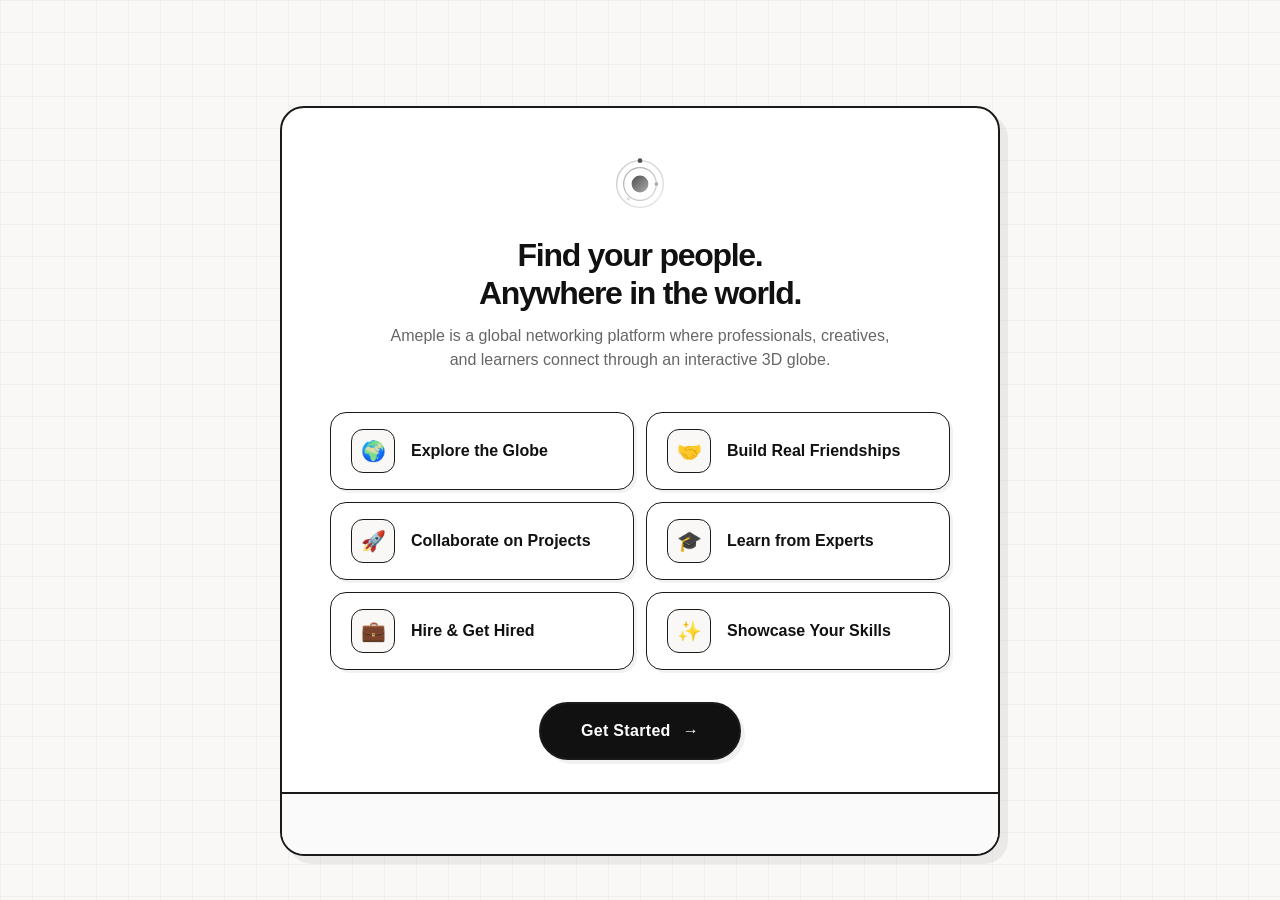
==== commit 59502305: "chore: upload all project files Co-Authored-By: Claude Sonnet 4.6 <noreply@anthropic.com>" ====
--- a/index.html
+++ b/index.html
@@ -4,14 +4,17 @@
 <head>
   <meta charset="UTF-8">
   <meta name="viewport" content="width=device-width, initial-scale=1.0">
-  <title>Orbiit â€” Find Your People</title>
+  <title>Ameple — Find Your People</title>
   <meta name="description"
-    content="Orbiit connects professionals, creatives, and learners through an interactive 3D globe. Find your people anywhere in the world.">
+    content="Ameple connects professionals, creatives, and learners through an interactive 3D globe. Find your people anywhere in the world.">
 
   <!-- Notyf -->
   <link rel="stylesheet" href="https://cdn.jsdelivr.net/npm/notyf@3/notyf.min.css">
   <script src="https://cdn.jsdelivr.net/npm/notyf@3/notyf.min.js"></script>
 
+  <!-- Iconify for reliable SVG loading -->
+  <script src="https://code.iconify.design/iconify-icon/2.0.0/iconify-icon.min.js"></script>
+
   <!-- Flatpickr -->
   <link rel="stylesheet" href="https://cdn.jsdelivr.net/npm/flatpickr/dist/flatpickr.min.css">
   <script src="https://cdn.jsdelivr.net/npm/flatpickr"></script>
@@ -25,52 +28,61 @@
 
   <style>
     /* ================================================================
-       ORBIIT — Onboarding Design System v5.0
-       Apple iOS · Notion · Linear
+       AMEPLE — Onboarding Design System v6.0
+       Notion & Linear Inspired (Neobrutalism & Clean)
+       Light, Illustrative, Bold, Clear, Luxurious
     ================================================================ */
 
-    /* —— CSS Variables —— */
     :root {
-      --bg: #000000;
-      --bg-2: rgba(40, 40, 40, 0.4);
-      --bg-3: rgba(60, 60, 60, 0.3);
-      --text: #ffffff;
-      --text-2: #eeeeee;
-      --text-3: #a0a0a0;
-      --text-4: #888888;
-      --accent: #0A84FF;
-      --accent-bg: rgba(10, 132, 255, 0.15);
-      --border: rgba(255, 255, 255, 0.12);
-      --border-2: rgba(255, 255, 255, 0.08);
-      --err: #FF453A;
-      --ok: #32D74B;
-      --shadow-card: 0 40px 100px rgba(0, 0, 0, 0.5), inset 0 1px 1px rgba(255, 255, 255, 0.15);
-      --shadow-sm: 0 8px 32px rgba(0, 0, 0, 0.4);
-      --font: 'SF Pro Text', 'SF Pro Display', -apple-system, BlinkMacSystemFont, 'Segoe UI', sans-serif;
-      --font-d: 'SF Pro Display', 'SF Pro Text', -apple-system, BlinkMacSystemFont, 'Segoe UI', sans-serif;
+      --bg: #F9F8F6;
+      /* Warm off-white */
+      --bg-2: #FFFFFF;
+      --text: #111111;
+      --text-2: #333333;
+      --text-3: #666666;
+      --text-4: #999999;
+      --accent: #0066FF;
+      /* Crisp Premium Blue */
+      --accent-bg: #EAF3FC;
+      --border: #E5E2DC;
+      --border-dark: #1A1A1A;
+
+      --font: 'Segoe UI', 'SF Pro Text', 'SF Pro Display', -apple-system, BlinkMacSystemFont, sans-serif;
+      --font-d: 'Segoe UI', 'SF Pro Display', 'SF Pro Text', -apple-system, BlinkMacSystemFont, sans-serif;
+
       --ease: cubic-bezier(0.25, 0.1, 0.25, 1);
-      --ease-in: cubic-bezier(0.4, 0, 1, 1);
-      --ease-out: cubic-bezier(0.0, 0.0, 0.2, 1);
       --spring: cubic-bezier(0.175, 0.885, 0.32, 1.2);
-      --r-sm: 12px;
-      --r-md: 16px;
-      --r-lg: 20px;
-      --r-xl: 32px;
+
+      --r-sm: 8px;
+      --r-md: 12px;
+      --r-lg: 16px;
+      --r-xl: 24px;
       --r-pill: 100px;
     }
 
     /* —— Reset —— */
-    *, *::before, *::after { margin: 0; padding: 0; box-sizing: border-box; }
+    *,
+    *::before,
+    *::after {
+      margin: 0;
+      padding: 0;
+      box-sizing: border-box;
+      font-family: inherit;
+    }
 
     html {
       font-size: 16px;
       -webkit-font-smoothing: antialiased;
-      -moz-osx-font-smoothing: grayscale;
     }
 
     body {
       font-family: var(--font);
       background: var(--bg);
+      /* Subtle grid background for the Notion/Gigs illustrative feel */
+      background-image:
+        linear-gradient(rgba(0, 0, 0, 0.03) 1px, transparent 1px),
+        linear-gradient(90deg, rgba(0, 0, 0, 0.03) 1px, transparent 1px);
+      background-size: 32px 32px;
       color: var(--text);
       min-height: 100vh;
       display: flex;
@@ -79,102 +91,9 @@
       overflow-x: hidden;
     }
 
+    /* Hide the old animated glowing orbs entirely */
     .ambient-bg {
-      position: fixed;
-      top: 0; left: 0; width: 100vw; height: 100vh;
-      z-index: -1;
-      background: radial-gradient(circle at 15% 50%, rgba(10, 132, 255, 0.25), transparent 50%),
-                  radial-gradient(circle at 85% 30%, rgba(94, 92, 230, 0.25), transparent 50%),
-                  radial-gradient(circle at 50% 80%, rgba(191, 90, 242, 0.2), transparent 50%);
-      filter: blur(80px);
-      animation: pulseBg 14s ease-in-out infinite alternate;
-    }
-
-    @keyframes pulseBg {
-      0% { transform: scale(1) translate(0, 0); }
-      50% { transform: scale(1.05) translate(2%, 2%); }
-      100% { transform: scale(1.1) translate(-2%, -2%); }
-    }
-
-    button { cursor: pointer; font-family: var(--font); border: none; outline: none; }
-    input, select, textarea { font-family: var(--font); outline: none; }
-    a { text-decoration: none; color: inherit; }
-
-
-    /* ================================================================
-       ORBIIT — Onboarding Design System v5.0
-       Apple iOS · Notion · Linear
-    ================================================================ */
-
-    /* —— CSS Variables —— */
-    :root {
-      --bg: #000000;
-      --bg-2: rgba(40, 40, 40, 0.4);
-      --bg-3: rgba(60, 60, 60, 0.3);
-      --text: #ffffff;
-      --text-2: #eeeeee;
-      --text-3: #a0a0a0;
-      --text-4: #888888;
-      --accent: #0A84FF;
-      --accent-bg: rgba(10, 132, 255, 0.15);
-      --border: rgba(255, 255, 255, 0.12);
-      --border-2: rgba(255, 255, 255, 0.08);
-      --err: #FF453A;
-      --ok: #32D74B;
-      --shadow-card: 0 40px 100px rgba(0, 0, 0, 0.5), inset 0 1px 1px rgba(255, 255, 255, 0.15);
-      --shadow-sm: 0 8px 32px rgba(0, 0, 0, 0.4);
-      --font: 'SF Pro Text', 'SF Pro Display', -apple-system, BlinkMacSystemFont, 'Segoe UI', sans-serif;
-      --font-d: 'SF Pro Display', 'SF Pro Text', -apple-system, BlinkMacSystemFont, 'Segoe UI', sans-serif;
-      --ease: cubic-bezier(0.25, 0.1, 0.25, 1);
-      --ease-in: cubic-bezier(0.4, 0, 1, 1);
-      --ease-out: cubic-bezier(0.0, 0.0, 0.2, 1);
-      --spring: cubic-bezier(0.175, 0.885, 0.32, 1.2);
-      --r-sm: 12px;
-      --r-md: 16px;
-      --r-lg: 20px;
-      --r-xl: 32px;
-      --r-pill: 100px;
-    }
-
-    /* —— Reset —— */
-    *, *::before, *::after {
-      margin: 0;
-      padding: 0;
-      box-sizing: border-box;
-    }
-
-    html {
-      font-size: 16px;
-      -webkit-font-smoothing: antialiased;
-      -moz-osx-font-smoothing: grayscale;
-    }
-
-    body {
-      font-family: var(--font);
-      background: var(--bg);
-      color: var(--text);
-      min-height: 100vh;
-      display: flex;
-      align-items: center;
-      justify-content: center;
-      overflow-x: hidden;
-    }
-
-    .ambient-bg {
-      position: fixed;
-      top: 0; left: 0; width: 100vw; height: 100vh;
-      z-index: -1;
-      background: radial-gradient(circle at 15% 50%, rgba(10, 132, 255, 0.25), transparent 50%),
-                  radial-gradient(circle at 85% 30%, rgba(94, 92, 230, 0.25), transparent 50%),
-                  radial-gradient(circle at 50% 80%, rgba(191, 90, 242, 0.2), transparent 50%);
-      filter: blur(80px);
-      animation: pulseBg 14s ease-in-out infinite alternate;
-    }
-
-    @keyframes pulseBg {
-      0% { transform: scale(1) translate(0, 0); }
-      50% { transform: scale(1.05) translate(2%, 2%); }
-      100% { transform: scale(1.1) translate(-2%, -2%); }
+      display: none !important;
     }
 
     button {
@@ -182,11 +101,15 @@
       font-family: var(--font);
       border: none;
       outline: none;
-    }
-
-    input, select, textarea {
+      background: transparent;
+    }
+
+    input,
+    select,
+    textarea {
       font-family: var(--font);
       outline: none;
+      -webkit-font-smoothing: antialiased;
     }
 
     a {
@@ -195,39 +118,36 @@
     }
 
     /* ================================================================
-       GLOBAL EMOJI SYSTEM — Apple Color Emoji via CDN
+       GLOBAL EMOJI SYSTEM — Apple Color Emoji
     ================================================================ */
-
-    img.apple-emoji {
+    img.apple-emoji,
+    img.emoji {
       display: inline-block !important;
       vertical-align: -0.15em !important;
       width: 1em !important;
       height: 1em !important;
       margin: 0 2px !important;
-      border: none !important;
-      box-shadow: none !important;
       object-fit: contain;
     }
 
-    .step-emoji img.apple-emoji {
-      width: 52px !important;
-      height: 52px !important;
-      vertical-align: middle !important;
+    .step-emoji img.apple-emoji,
+    .step-emoji img.emoji {
+      width: 48px !important;
+      height: 48px !important;
       margin: 0 !important;
     }
 
     .pill img.apple-emoji,
     .chip img.apple-emoji,
     .category-tab img.apple-emoji,
-    .welcome-feature img.apple-emoji,
     .hobby-card img.apple-emoji,
     .social-link-icon img.apple-emoji,
     .btn-secondary img.apple-emoji,
     .gender-pill img.apple-emoji {
       width: 20px !important;
       height: 20px !important;
+      margin: 0 !important;
       vertical-align: middle !important;
-      margin: 0 !important;
     }
 
     .ts-wrapper img.apple-emoji,
@@ -235,186 +155,1817 @@
     .ts-dropdown img.apple-emoji {
       width: 20px !important;
       height: 20px !important;
+      margin-right: 8px !important;
       vertical-align: middle !important;
-      margin-right: 8px !important;
-      margin-left: 0 !important;
-    }
-
-    .upload-icon img.apple-emoji {
-      width: 32px !important;
-      height: 32px !important;
-      vertical-align: middle !important;
-      margin: 0 !important;
-    }
-
-    .password-toggle img.apple-emoji {
-      width: 18px !important;
-      height: 18px !important;
-      vertical-align: middle !important;
-      margin: 0 !important;
-    }
-
-    .hobby-card.selected img.apple-emoji {
-      filter: brightness(10);
-    }
-
-    /* Legacy .emoji class support */
-    img.emoji {
-      display: inline-block !important;
-      vertical-align: -0.15em !important;
-      width: 1em !important;
-      height: 1em !important;
-      margin: 0 2px !important;
-      border: none !important;
-      box-shadow: none !important;
-      object-fit: contain;
-    }
-
-        /* ================================================================
-       CRITICAL FIX #2 — (kept for structure, CSS above replaces logic)
+    }
+
+    /* ================================================================
+       CONTAINER & PROGRESS
     ================================================================ */
-
-    img.emoji {
-      display: inline-block !important;
-      vertical-align: -0.15em !important;
-      width: 1em !important;
-      height: 1em !important;
-      margin: 0 2px !important;
-      border: none !important;
-      box-shadow: none !important;
-      object-fit: contain;
-    }
-
-    /* Step hero emoji — large icon at top of each step */
-    .step-emoji img.emoji {
-      width: 52px !important;
-      height: 52px !important;
-      vertical-align: middle !important;
-      margin: 0 !important;
-    }
-
-    /* Pill / chip / tab / welcome-feature — inline small */
-    .pill img.emoji,
-    .chip img.emoji,
-    .category-tab img.emoji,
-    .welcome-feature img.emoji,
-    .hobby-card img.emoji,
-    .social-link-icon img.emoji,
-    .btn-secondary img.emoji,
-    .gender-pill img.emoji {
-      width: 20px !important;
-      height: 20px !important;
-      vertical-align: middle !important;
-      margin: 0 !important;
-    }
-
-    /* TomSelect — flag + job icon in dropdowns */
-    .ts-wrapper img.emoji,
-    .ts-control img.emoji,
-    .ts-dropdown img.emoji {
-      width: 20px !important;
-      height: 20px !important;
-      vertical-align: middle !important;
-      margin-right: 8px !important;
-      margin-left: 0 !important;
-    }
-
-    /* Upload zone camera icon */
-    .upload-icon img.emoji {
-      width: 32px !important;
-      height: 32px !important;
-      vertical-align: middle !important;
-      margin: 0 !important;
-    }
-
-    /* Password toggle eye */
-    .password-toggle img.emoji {
-      width: 18px !important;
-      height: 18px !important;
-      vertical-align: middle !important;
-      margin: 0 !important;
-    }
-
-    /* Selected hobby card — make emoji visible on dark bg */
-    .hobby-card.selected img.emoji {
-      filter: brightness(10);
+    #onboarding-container {
+      width: 100%;
+      min-height: 100vh;
+      display: flex;
+      flex-direction: column;
+      align-items: center;
+      justify-content: center;
+      padding: 40px 20px;
+    }
+
+    #progress-dots-wrapper {
+      display: flex;
+      flex-direction: column;
+      align-items: center;
+      gap: 12px;
+      margin-bottom: 32px;
+      transition: opacity 0.3s var(--ease);
+    }
+
+    #progress-dots-wrapper.hidden-dots {
+      opacity: 0;
+      pointer-events: none;
+    }
+
+    #progress-dots {
+      display: flex;
+      gap: 8px;
+      align-items: center;
+    }
+
+    .pdot {
+      width: 24px;
+      height: 4px;
+      border-radius: 2px;
+      background: #E5E2DC;
+      transition: all 300ms var(--spring);
+    }
+
+    .pdot.done {
+      background: var(--text-3);
+    }
+
+    .pdot.now {
+      background: var(--accent);
+      width: 36px;
+      animation: pdot-activate 500ms var(--spring);
+    }
+
+    @keyframes pdot-activate {
+      0% {
+        transform: scale(0.7);
+      }
+
+      50% {
+        transform: scale(1.15);
+      }
+
+      100% {
+        transform: scale(1);
+      }
+    }
+
+    #step-label {
+      font-size: 12px;
+      font-weight: 700;
+      color: var(--text-4);
+      text-transform: uppercase;
+      letter-spacing: 0.05em;
+      transition: all 0.3s var(--ease);
     }
 
     /* ================================================================
-       CRITICAL FIX #1 â€” SLIDE + BLUR + FADE ANIMATION SYSTEM
+       MAIN CARD — NEUTRAL LUXURY BRUTALISM
     ================================================================ */
-
-    @keyframes enterFwd {
+    #steps-wrapper {
+      width: 100%;
+      max-width: 720px;
+      background: var(--bg-2);
+      border: 2px solid var(--border-dark);
+      border-radius: var(--r-xl);
+      box-shadow: 8px 8px 0px rgba(0, 0, 0, 0.06);
+      overflow: visible;
+      /* Changed from clip to allow dropdowns to overlay footer */
+      display: flex;
+      flex-direction: column;
+      position: relative;
+    }
+
+    .card-body {
+      padding: 48px 48px 32px;
+      min-height: 480px;
+      display: flex;
+      align-items: center;
+      justify-content: center;
+    }
+
+    .card-footer {
+      padding: 24px 48px 36px;
+      border-top: 2px solid var(--border-dark);
+      display: flex;
+      justify-content: center;
+      align-items: center;
+      gap: 20px;
+      background: #FAFAFA;
+      flex-wrap: wrap;
+      border-radius: 0 0 calc(var(--r-xl) - 2px) calc(var(--r-xl) - 2px);
+    }
+
+    @media (max-width: 600px) {
+      .card-body {
+        padding: 40px 24px 20px;
+        min-height: auto;
+      }
+
+      .card-footer {
+        padding: 20px 24px 32px;
+      }
+
+      #steps-wrapper {
+        box-shadow: 4px 4px 0px rgba(0, 0, 0, 0.06);
+      }
+    }
+
+    /* ================================================================
+       STEPS ANIMATION
+    ================================================================ */
+    .step {
+      display: none;
+      flex-direction: column;
+      align-items: center;
+      width: 100%;
+    }
+
+    .step.active {
+      display: flex;
+      animation: slideIn 400ms var(--spring) forwards;
+    }
+
+    @keyframes slideIn {
       from {
         opacity: 0;
-        transform: translateX(40px);
-        filter: blur(8px);
-      }
-
-      to {
-        opacity: 1;
-        transform: translateX(0);
-        filter: blur(0px);
-      }
-    }
-
-    @keyframes exitFwd {
-      from {
-        opacity: 1;
-        transform: translateX(0);
-        filter: blur(0px);
-      }
-
-      to {
-        opacity: 0;
-        transform: translateX(-40px);
-        filter: blur(8px);
-      }
-    }
-
-    @keyframes enterBack {
-      from {
-        opacity: 0;
-        transform: translateX(-40px);
-        filter: blur(8px);
-      }
-
-      to {
-        opacity: 1;
-        transform: translateX(0);
-        filter: blur(0px);
-      }
-    }
-
-    @keyframes exitBack {
-      from {
-        opacity: 1;
-        transform: translateX(0);
-        filter: blur(0px);
-      }
-
-      to {
-        opacity: 0;
-        transform: translateX(40px);
-        filter: blur(8px);
-      }
-    }
-
-    @keyframes staggerIn {
-      from {
-        opacity: 0;
-        transform: translateY(14px);
-        filter: blur(4px);
+        transform: translateY(20px);
       }
 
       to {
         opacity: 1;
         transform: translateY(0);
-        filter: blur(0px);
-      }
-    }
-
-    @keyframes shake {
+      }
+    }
+
+    /* Staggered Content Animation */
+    .step.active .s0 {
+      animation: sFadeIn 600ms var(--spring) forwards;
+      animation-delay: 0ms;
+      opacity: 0;
+    }
+
+    .step.active .s1 {
+      animation: sFadeIn 600ms var(--spring) forwards;
+      animation-delay: 80ms;
+      opacity: 0;
+    }
+
+    .step.active .s2 {
+      animation: sFadeIn 600ms var(--spring) forwards;
+      animation-delay: 160ms;
+      opacity: 0;
+    }
+
+    .step.active .s3 {
+      animation: sFadeIn 600ms var(--spring) forwards;
+      animation-delay: 240ms;
+      opacity: 0;
+    }
+
+    @keyframes sFadeIn {
+      from {
+        opacity: 0;
+        transform: translateY(15px) scale(0.98);
+      }
+
+      to {
+        opacity: 1;
+        transform: translateY(0) scale(1);
+      }
+    }
+
+    .step.exit {
+      display: flex;
+      animation: slideOut 250ms var(--ease) forwards;
+    }
+
+    @keyframes slideOut {
+      to {
+        opacity: 0;
+        transform: translateY(-15px) scale(0.98);
+      }
+    }
+
+    /* Typography inside steps */
+    .step-num {
+      display: none;
+    }
+
+    /* Hidden, Using dots */
+
+    /* Emojis are framed like GIGS icons */
+    .job-card-emoji,
+    .job-card-visual {
+      font-size: 32px;
+      margin-bottom: 12px;
+      display: flex;
+      align-items: center;
+      justify-content: center;
+      height: 40px;
+      width: 100%;
+    }
+
+    .step-emoji {
+      font-size: 48px;
+      margin-bottom: 24px;
+      width: 88px;
+      height: 88px;
+      background: var(--bg);
+      border: 2px solid var(--border-dark);
+      box-shadow: 4px 4px 0px rgba(0, 0, 0, 0.05);
+      border-radius: 20px;
+      display: flex;
+      align-items: center;
+      justify-content: center;
+    }
+
+    .welcome-logo {
+      width: 56px;
+      height: 56px;
+      margin-bottom: 24px;
+      filter: grayscale(1) contrast(1.5);
+    }
+
+    .welcome-title,
+    .step-title,
+    .completion-title {
+      font-family: var(--font-d);
+      font-size: 32px;
+      font-weight: 800;
+      color: var(--text);
+      text-align: center;
+      letter-spacing: -0.04em;
+      margin-bottom: 12px;
+      line-height: 1.2;
+    }
+
+    .welcome-description,
+    .step-sub {
+      font-size: 16px;
+      color: var(--text-3);
+      text-align: center;
+      line-height: 1.5;
+      margin-bottom: 40px;
+      font-weight: 500;
+      max-width: 500px;
+      font-family: var(--font);
+    }
+
+    /* ================================================================
+       FORMS & LAYOUTS
+    ================================================================ */
+    .step-form {
+      display: flex;
+      flex-direction: column;
+      gap: 20px;
+      width: 100%;
+    }
+
+    .input-row {
+      display: flex;
+      gap: 16px;
+    }
+
+    @media (max-width: 500px) {
+      .input-row {
+        flex-direction: column;
+      }
+    }
+
+    .input-group {
+      display: flex;
+      flex-direction: column;
+      gap: 8px;
+      flex: 1;
+      width: 100%;
+    }
+
+    .input-group label {
+      font-size: 14px;
+      font-weight: 700;
+      color: var(--text-2);
+    }
+
+    /* DOB Grid & Labels */
+    .dob-grid {
+      display: flex;
+      gap: 12px;
+      width: 100%;
+    }
+
+    .dob-item {
+      display: flex;
+      flex-direction: column;
+      gap: 6px;
+      flex: 1;
+    }
+
+    .dob-item.month {
+      flex: 2;
+    }
+
+    .dob-label {
+      font-size: 11px;
+      font-weight: 800;
+      color: var(--text-3);
+      text-transform: uppercase;
+      letter-spacing: 0.05em;
+      margin-left: 4px;
+    }
+
+    /* Input Fields */
+    .input-field,
+    .password-wrapper input {
+      width: 100%;
+      padding: 14px 16px;
+      border: 1.5px solid var(--border);
+      border-radius: var(--r-md);
+      font-size: 16px;
+      font-weight: 600;
+      background: #FAFAFA;
+      color: var(--text);
+      transition: all 200ms ease;
+    }
+
+    .input-field:focus {
+      border-color: var(--text);
+      background: #FFF;
+      box-shadow: 0 0 0 4px rgba(17, 17, 17, 0.06);
+    }
+
+    .password-wrapper {
+      position: relative;
+    }
+
+    .password-toggle {
+      position: absolute;
+      right: 16px;
+      top: 50%;
+      transform: translateY(-50%);
+      font-size: 18px;
+      color: var(--text-4);
+    }
+
+    /* Custom Select (TomSelect) */
+    .ts-wrapper .ts-control {
+      border: 1.5px solid var(--border) !important;
+      border-radius: var(--r-md) !important;
+      padding: 14px 16px !important;
+      background: #FAFAFA !important;
+      box-shadow: none !important;
+      font-weight: 600 !important;
+      font-size: 16px !important;
+      min-height: 52px !important;
+      display: flex !important;
+      align-items: center !important;
+      font-family: var(--font) !important;
+    }
+
+    .ts-wrapper.focus .ts-control {
+      border-color: var(--text) !important;
+      background: #FFF !important;
+      box-shadow: 0 0 0 4px rgba(17, 17, 17, 0.06) !important;
+    }
+
+    .ts-dropdown {
+      border: 1.5px solid var(--border-dark);
+      border-radius: var(--r-md);
+      box-shadow: 4px 4px 0px rgba(0, 0, 0, 0.06);
+      background: #FFF;
+      font-weight: 600;
+      padding: 8px 0;
+      z-index: 1000 !important;
+      font-family: var(--font) !important;
+      /* Ensure it stays on top */
+    }
+
+    .ts-dropdown .option {
+      padding: 12px 16px;
+    }
+
+    .ts-dropdown .option:hover,
+    .ts-dropdown .option.active {
+      background: var(--bg);
+      color: var(--text);
+    }
+
+    /* Inherit native behavior but visually hide input when an item is selected */
+    .ts-wrapper.single .ts-control .item {
+      display: inline-flex;
+      align-items: center;
+      gap: 6px;
+    }
+
+    .ts-wrapper.single.has-items .ts-control>input {
+      opacity: 0 !important;
+      width: 0 !important;
+      min-width: 0 !important;
+      height: 0 !important;
+      padding: 0 !important;
+      margin: 0 !important;
+      border: none !important;
+      caret-color: transparent !important;
+    }
+
+    /* Additional Language Select - Styling to look like an "Add" button */
+    #select-additional-langs+.ts-wrapper {
+      position: relative;
+      width: 100%;
+    }
+
+    #select-additional-langs+.ts-wrapper .ts-control {
+      cursor: pointer !important;
+      position: relative;
+      padding: 5px 16px !important;
+      padding-right: 48px !important;
+      min-height: 48px !important;
+      /* Prevents collapsing when empty */
+      display: flex;
+      flex-wrap: wrap;
+      align-items: center;
+      transition: all 0.3s var(--ease);
+    }
+
+    /* Native select usually results in ~48px height, matching that exactly now */
+
+    /* '+' button — SVG background guarantees pixel-perfect centering */
+    #select-additional-langs+.ts-wrapper::after {
+      content: '';
+      position: absolute;
+      right: 10px;
+      top: 50%;
+      transform: translateY(-50%);
+      width: 32px;
+      height: 32px;
+      background-color: #FFF;
+      background-image: url("data:image/svg+xml,%3Csvg xmlns='http://www.w3.org/2000/svg' viewBox='0 0 24 24' fill='none' stroke='%231A1A1A' stroke-width='2' stroke-linecap='round'%3E%3Cline x1='12' y1='4' x2='12' y2='20'/%3E%3Cline x1='4' y1='12' x2='20' y2='12'/%3E%3C/svg%3E");
+      background-size: 16px 16px;
+      background-position: center;
+      background-repeat: no-repeat;
+      border: 1.5px solid var(--border-dark);
+      border-radius: 8px;
+      pointer-events: none;
+      transition: transform 0.3s var(--spring), background-color 0.2s ease, box-shadow 0.2s ease;
+      box-shadow: 3px 3px 0px rgba(0, 0, 0, 0.05);
+      z-index: 5;
+    }
+
+    #select-additional-langs+.ts-wrapper.focus::after {
+      transform: translateY(-50%) rotate(45deg);
+      background-color: var(--text);
+      background-image: url("data:image/svg+xml,%3Csvg xmlns='http://www.w3.org/2000/svg' viewBox='0 0 24 24' fill='none' stroke='%23FFFFFF' stroke-width='2' stroke-linecap='round'%3E%3Cline x1='12' y1='4' x2='12' y2='20'/%3E%3Cline x1='4' y1='12' x2='20' y2='12'/%3E%3C/svg%3E");
+      box-shadow: none;
+    }
+
+    /* Hide '+' button when max 5 languages reached (TomSelect adds .full) */
+    #select-additional-langs+.ts-wrapper.full::after {
+      opacity: 0;
+      pointer-events: none;
+    }
+
+    /* Hide the typing cursor in the multi-select too */
+    #select-additional-langs+.ts-wrapper .ts-control>input {
+      caret-color: transparent !important;
+      width: 2px !important;
+      opacity: 0 !important;
+      position: absolute;
+      left: -9999px;
+      /* Move it far away so it doesn't interfere with the layout */
+    }
+
+    /* Make sure pills look good next to each other - FLAGS ONLY MODE */
+    #select-additional-langs+.ts-wrapper .ts-control .item {
+      margin: 2px 4px;
+      padding: 0 !important;
+      background: #FFF;
+      border: 1.5px solid var(--border-dark);
+      border-radius: 8px;
+      display: flex;
+      align-items: center;
+      justify-content: center;
+      width: 34px;
+      height: 34px;
+      box-shadow: 2px 2px 0px rgba(0, 0, 0, 0.05);
+      transition: all 0.2s var(--spring);
+      overflow: hidden;
+      font-size: 0 !important;
+    }
+
+    #select-additional-langs+.ts-wrapper .ts-control .item img.apple-emoji,
+    #select-additional-langs+.ts-wrapper .ts-control .item img.emoji {
+      width: 20px !important;
+      height: 20px !important;
+      margin: 0 !important;
+    }
+
+    #select-additional-langs+.ts-wrapper .ts-control .item:hover {
+      transform: scale(1.05);
+      box-shadow: 3px 3px 0px rgba(0, 0, 0, 0.08);
+      border-color: var(--accent);
+    }
+
+    #select-additional-langs+.ts-wrapper .ts-control .item .remove {
+      display: none !important;
+      /* Hide remove icon - click flag to remove or use dropdown */
+    }
+
+    /* ================================================================
+       PILLS & SELECTION CARDS
+    ================================================================ */
+    .pill-group {
+      display: flex;
+      gap: 12px;
+      flex-wrap: wrap;
+      width: 100%;
+    }
+
+    .pill-group.grid-2 {
+      display: grid;
+      grid-template-columns: 1fr 1fr;
+      gap: 16px;
+    }
+
+    .pill {
+      display: inline-flex;
+      align-items: center;
+      justify-content: center;
+      gap: 8px;
+      padding: 14px 24px;
+      border: 1.5px solid var(--border);
+      border-radius: var(--r-md);
+      background: #FAFAFA;
+      font-weight: 700;
+      font-size: 15px;
+      color: var(--text-2);
+      transition: all 200ms;
+      min-width: 120px;
+    }
+
+    .pill-group.grid-2 .pill {
+      min-width: 0;
+      width: 100%;
+    }
+
+    .pill:hover {
+      border-color: var(--border-dark);
+      transform: translateY(-2px);
+      box-shadow: 2px 2px 0px rgba(0, 0, 0, 0.05);
+    }
+
+    .pill.selected {
+      background: var(--accent-bg);
+      border-color: var(--accent);
+      color: var(--accent);
+    }
+
+    /* Age Display Styling (Simple) */
+    .age-display {
+      margin-top: 12px;
+      font-size: 13px;
+      font-weight: 700;
+      color: var(--text-3);
+    }
+
+    #select-additional-langs+.ts-wrapper.has-items .ts-control>input::placeholder {
+      color: transparent !important;
+    }
+
+    #select-additional-langs+.ts-wrapper .ts-control {
+      cursor: pointer !important;
+    }
+
+    /* Luxurious Emoji Confetti */
+    @keyframes emojiPopIn {
+      0% {
+        transform: translate(-50%, -50%) scale(0) rotate(0deg);
+        opacity: 0;
+      }
+
+      40% {
+        transform: translate(-50%, -50%) scale(1.4) rotate(var(--r-half));
+        opacity: 1;
+      }
+
+      60% {
+        transform: translate(-50%, -50%) scale(0.9) rotate(calc(var(--r-half)*1.2));
+        opacity: 1;
+      }
+
+      100% {
+        transform: translate(-50%, -50%) scale(1.1) rotate(var(--r-end));
+        opacity: 1;
+      }
+    }
+
+    @keyframes emojiDrift {
+      0% {
+        transform: translate(calc(-50% + 0px), calc(-50% + 0px)) scale(1.1);
+        opacity: 1;
+      }
+
+      70% {
+        opacity: 1;
+      }
+
+      100% {
+        transform: translate(calc(-50% + var(--tx)), calc(-50% + var(--ty))) scale(0.6);
+        opacity: 0;
+      }
+    }
+
+    .luxurious-emoji {
+      position: fixed;
+      pointer-events: none;
+      z-index: 9999;
+      font-size: var(--em-size, 34px);
+      will-change: transform, opacity;
+      filter: drop-shadow(0 6px 14px rgba(0, 0, 0, 0.18));
+    }
+
+    .luxurious-emoji.phase-in {
+      animation: emojiPopIn 0.55s cubic-bezier(0.34, 1.56, 0.64, 1) forwards;
+    }
+
+    .luxurious-emoji.phase-drift {
+      animation: emojiDrift var(--drift-dur, 1.6s) cubic-bezier(0.16, 1, 0.3, 1) forwards;
+    }
+
+    .selection-container {
+      width: 100%;
+      display: flex;
+      flex-direction: column;
+      gap: 16px;
+    }
+
+    .selection-grid {
+      display: grid;
+      grid-template-columns: repeat(3, 1fr);
+      gap: 12px;
+    }
+
+    @media (max-width: 500px) {
+      .selection-grid {
+        grid-template-columns: repeat(2, 1fr);
+      }
+    }
+
+    .hobby-card,
+    .job-item,
+    .skill-item {
+      background: #FFF;
+      border: 1.5px solid var(--border);
+      border-radius: var(--r-md);
+      padding: 16px;
+      display: flex;
+      flex-direction: column;
+      align-items: center;
+      gap: 8px;
+      cursor: pointer;
+      transition: all 200ms ease;
+      font-weight: 700;
+      color: var(--text-2);
+      font-size: 14px;
+      text-align: center;
+    }
+
+    .hobby-card:hover,
+    .job-item:hover,
+    .skill-item:hover {
+      border-color: var(--border-dark);
+      box-shadow: 4px 4px 0px rgba(0, 0, 0, 0.05);
+      transform: translateY(-2px);
+    }
+
+    .hobby-card.selected,
+    .job-item.selected,
+    .skill-item.selected {
+      border-color: var(--accent);
+      background: var(--accent-bg);
+      color: var(--accent);
+    }
+
+    .hobby-card img.apple-emoji {
+      width: 32px !important;
+      height: 32px !important;
+      margin-bottom: 4px !important;
+    }
+
+    /* Tabs */
+    .selection-tabs {
+      display: flex;
+      gap: 12px;
+      overflow-x: auto;
+      padding: 12px 10px 20px;
+      justify-content: center;
+      /* Center horizontally for balance */
+      scrollbar-width: none;
+      -webkit-overflow-scrolling: touch;
+    }
+
+    .selection-tabs::-webkit-scrollbar {
+      display: none;
+    }
+
+    .category-tab {
+      padding: 8px 16px;
+      border-radius: var(--r-pill);
+      background: #F0F0F0;
+      color: #555;
+      font-weight: 500;
+      font-size: 13px;
+      white-space: nowrap;
+      cursor: pointer;
+      transition: all 200ms;
+      border: none;
+    }
+
+    .category-tab:hover {
+      background: #E0E0E0;
+    }
+
+    .category-tab.active {
+      background: #111;
+      color: #FFF;
+      box-shadow: 0 4px 12px rgba(0, 0, 0, 0.1);
+    }
+
+    /* ================================================================
+       JOB BROWSER (Step 7)
+    ================================================================ */
+    .job-browser {
+      display: flex;
+      flex-direction: column;
+      gap: 0;
+      width: 100%;
+    }
+
+    .job-cat-tabs {
+      display: flex;
+      gap: 8px;
+      flex-wrap: wrap;
+      justify-content: center;
+      padding: 4px 0 16px;
+    }
+
+    .job-cat-tab {
+      display: inline-flex;
+      align-items: center;
+      gap: 6px;
+      padding: 8px 14px;
+      border-radius: 100px;
+      border: 1.5px solid var(--border);
+      background: #FAFAFA;
+      color: var(--text-2);
+      font-weight: 600;
+      font-size: 13px;
+      cursor: pointer;
+      transition: all 180ms ease;
+      white-space: nowrap;
+    }
+
+    .job-cat-tab:hover {
+      border-color: var(--border-dark);
+      background: #F0F0F0;
+    }
+
+    .job-cat-tab.active {
+      background: #111;
+      color: #FFF;
+      border-color: #111;
+      box-shadow: 0 4px 14px rgba(0, 0, 0, 0.12);
+    }
+
+    .job-cards-grid {
+      display: flex;
+      flex-wrap: wrap;
+      justify-content: center;
+      gap: 10px;
+      max-height: 320px;
+      overflow-y: auto;
+      padding: 2px 2px 2px 2px;
+      scrollbar-width: thin;
+      scrollbar-color: #DDD transparent;
+      animation: gridFadeIn 220ms ease;
+    }
+
+    .job-card {
+      background: #FFF;
+      border: 1.5px solid var(--border);
+      border-radius: var(--r-md);
+      padding: 14px 10px;
+      display: flex;
+      flex-direction: column;
+      align-items: center;
+      gap: 6px;
+      cursor: pointer;
+      transition: all 180ms ease;
+      text-align: center;
+      width: calc(33.33% - 7px);
+      /* Fixed width to mimic 3-column grid */
+      min-width: 140px;
+    }
+
+    @media (max-width: 600px) {
+      .job-card {
+        width: calc(50% - 5px);
+        /* Mimic 2-column grid on mobile */
+      }
+    }
+
+    .job-card:hover {
+      border-color: var(--border-dark);
+      transform: translateY(-2px);
+      box-shadow: 3px 3px 0 rgba(0, 0, 0, 0.06);
+    }
+
+    .job-card.selected {
+      border-color: var(--accent);
+      background: var(--accent-bg);
+      transform: translateY(-2px);
+      box-shadow: 0 0 0 3px rgba(17, 17, 17, 0.07);
+    }
+
+    .job-card-emoji {
+      font-size: 26px;
+      line-height: 1;
+    }
+
+    .job-card-title {
+      font-size: 12px;
+      font-weight: 700;
+      color: var(--text);
+      line-height: 1.3;
+    }
+
+    .job-selected-bar {
+      display: flex;
+      align-items: center;
+      justify-content: space-between;
+      background: #F0FDF4;
+      border: 1.5px solid #86EFAC;
+      border-radius: var(--r-md);
+      padding: 14px 18px;
+      margin-top: 12px;
+      animation: gridFadeIn 200ms ease;
+    }
+
+    #job-selected-label {
+      font-size: 15px;
+      font-weight: 700;
+      color: #166534;
+      display: flex;
+      align-items: center;
+      gap: 8px;
+    }
+
+    .job-clear-btn {
+      background: none;
+      border: 1.5px solid #86EFAC;
+      border-radius: 100px;
+      padding: 6px 14px;
+      font-weight: 700;
+      font-size: 12px;
+      color: #166534;
+      cursor: pointer;
+      transition: all 180ms;
+    }
+
+    .job-clear-btn:hover {
+      background: #DCFCE7;
+    }
+
+    .selection-counter {
+      font-size: 13px;
+      font-weight: 600;
+      color: var(--text-3);
+      text-align: right;
+      margin-top: 16px;
+    }
+
+    /* Accordion Styles */
+    .skills-accordion {
+      display: flex;
+      flex-direction: column;
+      gap: 8px;
+      width: 100%;
+    }
+
+    .accordion-item {
+      width: 100%;
+      background: #FFF;
+      border: 1px solid #EBEBEB;
+      border-radius: 12px;
+      overflow: hidden;
+      transition: all 280ms ease-in-out;
+    }
+
+    .accordion-header {
+      width: 100%;
+      height: 80px;
+      /* Even bigger as requested */
+      padding: 0 28px;
+      display: flex;
+      align-items: center;
+      justify-content: space-between;
+      cursor: pointer;
+      background: #FFF;
+      transition: all 250ms ease;
+    }
+
+    .accordion-header:hover {
+      background: #FAFAFA;
+      border-color: #D0D0D0;
+    }
+
+    .accordion-item.active {
+      border-color: var(--cat-color, #6C63FF);
+      background: #FFF;
+    }
+
+    .accordion-title {
+      display: flex;
+      align-items: center;
+      gap: 16px;
+      font-size: 16px;
+      /* Bigger font */
+      font-weight: 700;
+      color: #1A1A1A;
+      text-transform: capitalize;
+    }
+
+    .accordion-chevron {
+      font-size: 14px;
+      color: #999;
+      transition: transform 250ms ease;
+    }
+
+    .accordion-item.active .accordion-chevron {
+      transform: rotate(90deg);
+    }
+
+    .accordion-content {
+      max-height: 0;
+      overflow: hidden;
+      transition: max-height 280ms ease-in-out;
+      background: #FFF;
+    }
+
+    .accordion-item.active .accordion-content {
+      max-height: 2000px;
+      /* Large enough to fit cards */
+    }
+
+    .skills-grid-inner {
+      display: grid;
+      grid-template-columns: repeat(3, 1fr);
+      gap: 12px;
+      padding: 16px 4px;
+    }
+
+    @media (max-width: 600px) {
+      .skills-grid-inner {
+        grid-template-columns: repeat(2, 1fr);
+      }
+    }
+
+    /* Skill Cards Redesign */
+    .skill-card {
+      position: relative;
+      background: #FFF;
+      border-radius: 14px;
+      padding: 24px 16px;
+      display: flex;
+      align-items: center;
+      justify-content: center;
+      text-align: center;
+      cursor: pointer;
+      box-shadow: 0 2px 8px rgba(0, 0, 0, 0.07);
+      transition: all 180ms ease;
+      min-height: 100px;
+      /* Taller */
+      opacity: 0;
+      transform: translateY(8px);
+    }
+
+    .accordion-item.active .skill-card {
+      animation: cardFadeIn 400ms forwards;
+    }
+
+    @keyframes cardFadeIn {
+      to {
+        opacity: 1;
+        transform: translateY(0);
+      }
+    }
+
+    .skill-card:hover {
+      box-shadow: 0 6px 20px rgba(0, 0, 0, 0.12);
+      transform: translateY(-2px);
+    }
+
+    .skill-card-text {
+      font-size: 15px;
+      /* Bigger font */
+      font-weight: 700;
+      color: #1A1A1A;
+      line-height: 1.4;
+    }
+
+    .card-accent {
+      position: absolute;
+      left: 0;
+      top: 0;
+      bottom: 0;
+      width: 4px;
+      border-radius: 4px 0 0 4px;
+      background: var(--cat-color);
+      opacity: 0.3;
+      transition: opacity 180ms ease;
+    }
+
+    .skill-card:hover .card-accent,
+    .skill-card.selected .card-accent {
+      opacity: 1;
+    }
+
+    .skill-card.selected {
+      background: var(--cat-color-bg);
+      border: 1.5px solid var(--cat-color);
+    }
+
+    .card-check {
+      position: absolute;
+      top: 10px;
+      right: 10px;
+      font-size: 18px;
+      color: var(--cat-color);
+      display: none;
+    }
+
+    .skill-card.selected .card-check {
+      display: block;
+    }
+
+    /* Search Bar Polish */
+    #skills-search {
+      border-radius: 12px;
+      border: 1.5px solid #E5E5E5;
+      padding: 14px 18px;
+      transition: all 200ms ease;
+    }
+
+    #skills-search:focus {
+      border-color: #6C63FF;
+      box-shadow: 0 0 0 3px rgba(108, 99, 255, 0.1);
+    }
+
+    #skills-search::placeholder {
+      color: #AAAAAA;
+    }
+
+    .btn-primary {
+      background: var(--text);
+      color: #FFF;
+      font-weight: 800;
+      font-size: 16px;
+      letter-spacing: 0.02em;
+      padding: 18px 40px;
+      border-radius: var(--r-pill);
+      transition: all 300ms var(--spring);
+      width: fit-content;
+      border: 2px solid var(--border-dark);
+      box-shadow: 4px 4px 0px rgba(0, 0, 0, 0.06);
+      display: flex;
+      align-items: center;
+      justify-content: center;
+      gap: 12px;
+      margin: 0 auto;
+    }
+
+    .btn-primary:hover {
+      transform: translateY(-2px);
+      box-shadow: 6px 6px 0px rgba(0, 0, 0, 0.15);
+    }
+
+    .btn-primary:active {
+      transform: translateY(0);
+      box-shadow: 2px 2px 0px rgba(0, 0, 0, 0.06);
+    }
+
+    .btn-secondary {
+      background: #FFF;
+      color: var(--text);
+      font-weight: 700;
+      font-size: 15px;
+      padding: 14px 20px;
+      border: 1.5px solid var(--border-dark);
+      border-radius: var(--r-pill);
+      transition: all 200ms ease;
+      box-shadow: 2px 2px 0px rgba(0, 0, 0, 0.05);
+    }
+
+    .btn-secondary:hover {
+      background: var(--bg);
+      transform: translateY(-1px);
+      box-shadow: 3px 3px 0px rgba(0, 0, 0, 0.05);
+    }
+
+    .w-full {
+      width: 100%;
+    }
+
+    .upload-overlay {
+      position: absolute;
+      inset: 0;
+      background: rgba(0, 0, 0, 0.5);
+      display: flex;
+      align-items: center;
+      justify-content: center;
+      opacity: 0;
+      transition: opacity 0.3s ease;
+      z-index: 3;
+      color: #FFF;
+      font-weight: 700;
+      font-size: 14px;
+      backdrop-filter: blur(8px);
+      text-align: center;
+      padding: 10px;
+    }
+
+    .upload-zone:hover .upload-overlay {
+      opacity: 1;
+    }
+
+    .upload-icon-box {
+      display: flex;
+      flex-direction: column;
+      align-items: center;
+      justify-content: center;
+      transition: all 0.3s ease;
+    }
+
+    .upload-icon {
+      font-size: 48px;
+      margin-bottom: 12px;
+      line-height: 1;
+    }
+
+    .upload-zone.has-image .upload-icon-box {
+      opacity: 0;
+      pointer-events: none;
+    }
+
+    .btn-upload-custom {
+      display: flex;
+      align-items: center;
+      justify-content: center;
+      gap: 10px;
+      background: #FFF;
+      border: 2px solid var(--border-dark);
+      padding: 14px 28px;
+      border-radius: var(--r-pill);
+      font-weight: 800;
+      font-size: 15px;
+      color: var(--text);
+      cursor: pointer;
+      transition: all 300ms var(--spring);
+      box-shadow: 4px 4px 0px rgba(0, 0, 0, 0.06);
+      margin: 0 auto;
+    }
+
+    .btn-upload-custom:hover {
+      background: var(--bg);
+      transform: translateY(-2px);
+      box-shadow: 6px 6px 0px rgba(0, 0, 0, 0.08);
+    }
+
+    .btn-upload-custom:active {
+      transform: translateY(0);
+      box-shadow: 2px 2px 0px rgba(0, 0, 0, 0.06);
+    }
+
+    .btn-upload-custom i {
+      font-style: normal;
+      font-size: 20px;
+    }
+
+    .upload-edit-btn {
+      display: none;
+    }
+
+    .input-row {
+      display: grid;
+      grid-template-columns: 1fr 1fr;
+      gap: 20px;
+      width: 100%;
+    }
+
+    #btn-back,
+    #btn-next {
+      display: flex;
+      align-items: center;
+      justify-content: center;
+      gap: 8px;
+      font-weight: 800;
+      font-size: 16px;
+      padding: 18px 32px;
+      border: 2px solid var(--border-dark);
+      border-radius: var(--r-pill);
+      transition: all 300ms var(--spring);
+      cursor: pointer;
+      box-shadow: 4px 4px 0px rgba(0, 0, 0, 0.06);
+    }
+
+    #btn-back {
+      background: #FFF;
+      color: var(--text);
+    }
+
+    #btn-back:hover {
+      background: var(--bg);
+      transform: translateY(-2px);
+      box-shadow: 6px 6px 0px rgba(0, 0, 0, 0.08);
+    }
+
+    #btn-back:active,
+    #btn-next:active {
+      transform: translateY(0);
+      box-shadow: 2px 2px 0px rgba(0, 0, 0, 0.06);
+    }
+
+    #btn-next {
+      background: var(--text);
+      color: #FFF;
+    }
+
+    #btn-next:hover {
+      transform: translateY(-2px);
+      box-shadow: 6px 6px 0px rgba(0, 0, 0, 0.15);
+    }
+
+    .hidden {
+      display: none !important;
+    }
+
+    /* ================================================================
+       AUTH STEP (STEP 2)
+    ================================================================ */
+    .auth-tabs {
+      display: flex;
+      background: #EEEBE6;
+      border: 2px solid #000;
+      border-radius: var(--r-md);
+      padding: 6px;
+      margin-bottom: 28px;
+      position: relative;
+      width: 100%;
+      max-width: 320px;
+      margin-left: auto;
+      margin-right: auto;
+    }
+
+    .auth-tab {
+      flex: 1;
+      padding: 12px 20px;
+      font-weight: 900;
+      font-size: 13px;
+      text-transform: uppercase;
+      letter-spacing: 0.8px;
+      color: var(--text-3);
+      z-index: 2;
+      transition: color 0.3s;
+      white-space: nowrap;
+      text-align: center;
+    }
+
+    .auth-tab.active {
+      color: #000;
+    }
+
+    .auth-tab-slider {
+      position: absolute;
+      top: 4px;
+      left: 4px;
+      bottom: 4px;
+      width: calc(50% - 4px);
+      background: #FFF;
+      border: 1.5px solid #000;
+      border-radius: 8px;
+      box-shadow: 2px 2px 0px #000;
+      transition: transform 0.3s var(--spring);
+      z-index: 1;
+    }
+
+    .auth-tabs.login-active .auth-tab-slider {
+      transform: translateX(100%);
+    }
+
+    .social-auth-grid {
+      display: grid;
+      grid-template-columns: 1fr 1fr;
+      gap: 12px;
+      margin-bottom: 24px;
+      width: 100%;
+      max-width: 320px;
+      margin-left: auto;
+      margin-right: auto;
+      margin-left: auto;
+      margin-right: auto;
+    }
+
+    .btn-social {
+      display: flex;
+      align-items: center;
+      justify-content: center;
+      gap: 12px;
+      background: #FFF;
+      border: 2px solid #000;
+      border-radius: var(--r-md);
+      padding: 12px 20px;
+      font-weight: 800;
+      font-size: 15px;
+      box-shadow: 4px 4px 0px #000;
+      transition: all 0.2s var(--spring);
+      width: 100%;
+    }
+
+    .btn-social:hover {
+      transform: translate(-2px, -2px);
+      box-shadow: 7px 7px 0px #000;
+    }
+
+    .btn-social:active {
+      transform: translate(2px, 2px);
+      box-shadow: 1px 1px 0px #000;
+    }
+
+    .btn-social.google {
+      color: #EA4335;
+    }
+
+    .btn-social.discord {
+      color: #5865F2;
+    }
+
+    .btn-social svg {
+      width: 22px;
+      height: 22px;
+    }
+
+    .auth-divider {
+      display: flex;
+      align-items: center;
+      gap: 16px;
+      margin: 20px 0;
+      color: var(--text-4);
+      font-size: 12px;
+      font-weight: 800;
+      text-transform: uppercase;
+    }
+
+    .auth-divider::before,
+    .auth-divider::after {
+      content: "";
+      flex: 1;
+      height: 1.5px;
+      background: #E5E2DC;
+    }
+
+    .forgot-password-link {
+      display: block;
+      text-align: right;
+      font-size: 13px;
+      font-weight: 700;
+      color: var(--accent);
+      margin-bottom: 20px;
+      cursor: pointer;
+    }
+
+    /* Modal for forgot password */
+    .modal-overlay {
+      position: fixed;
+      inset: 0;
+      background: rgba(255, 255, 255, 0.85);
+      backdrop-filter: blur(8px);
+      display: none;
+      align-items: center;
+      justify-content: center;
+      z-index: 9000;
+      padding: 20px;
+    }
+
+    .modal-overlay.active {
+      display: flex;
+    }
+
+    .modal-card {
+      background: #FFF;
+      border: 3px solid #000;
+      border-radius: var(--r-xl);
+      padding: 32px;
+      width: 100%;
+      max-width: 420px;
+      box-shadow: 12px 12px 0px #000;
+      position: relative;
+    }
+
+    .modal-close {
+      position: absolute;
+      top: 16px;
+      right: 16px;
+      font-size: 24px;
+      color: var(--text-3);
+      cursor: pointer;
+    }
+
+    /* ================================================================
+       WELCOME FEATURES (STEP 1)
+    ================================================================ */
+    .welcome-features {
+      display: grid;
+      grid-template-columns: repeat(2, 1fr);
+      gap: 12px;
+      margin-bottom: 32px;
+      width: 100%;
+    }
+
+    @media (max-width: 600px) {
+      .welcome-features {
+        grid-template-columns: 1fr;
+      }
+    }
+
+    .welcome-feature {
+      display: flex;
+      align-items: center;
+      gap: 16px;
+      background: #FFF;
+      border: 1.5px solid var(--border-dark);
+      padding: 16px 20px;
+      border-radius: var(--r-lg);
+      font-weight: 700;
+      color: var(--text);
+      box-shadow: 3px 3px 0px rgba(0, 0, 0, 0.05);
+    }
+
+    .welcome-feature-emoji {
+      width: 44px;
+      height: 44px;
+      background: var(--bg);
+      border: 1.5px solid var(--border-dark);
+      border-radius: 12px;
+      display: flex;
+      align-items: center;
+      justify-content: center;
+      font-size: 20px;
+    }
+
+    /* ================================================================
+       PHOTO UPLOAD
+    ================================================================ */
+    .btn-secondary {
+      width: auto;
+      min-width: 210px;
+      margin: 8px auto 0;
+      padding: 12px 28px;
+      background: #FFF;
+      border: 2px solid var(--border-dark);
+      border-radius: var(--r-pill);
+      /* Full pill matches navigation */
+      font-weight: 800;
+      color: var(--text);
+      cursor: pointer;
+      display: flex;
+      align-items: center;
+      justify-content: center;
+      gap: 12px;
+      transition: all 300ms var(--spring);
+      box-shadow: 4px 4px 0px rgba(0, 0, 0, 0.06);
+      font-size: 15px;
+    }
+
+    .btn-secondary:hover {
+      transform: translateY(-2px);
+      /* Subtle lift matches buttons */
+      box-shadow: 6px 6px 0px rgba(0, 0, 0, 0.08);
+      /* Balanced shadow */
+      background: var(--bg);
+      border-color: #000;
+    }
+
+    .btn-secondary:active {
+      transform: translateY(0);
+      box-shadow: 2px 2px 0px rgba(0, 0, 0, 0.06);
+    }
+
+    .btn-secondary i {
+      font-style: normal;
+      font-size: 18px;
+    }
+
+    .upload-text {
+      font-size: 14px;
+      font-weight: 700;
+      color: var(--text-2);
+      margin-top: 8px;
+    }
+
+    .upload-input {
+      display: none !important;
+    }
+
+    .upload-zone {
+      width: 200px;
+      height: 200px;
+      margin: 0 auto 32px;
+      border: 3px solid var(--border-dark);
+      border-radius: 40px;
+      /* Logical curve - more professional */
+      display: flex;
+      flex-direction: column;
+      align-items: center;
+      justify-content: center;
+      cursor: pointer;
+      background: rgba(255, 255, 255, 0.8);
+      backdrop-filter: blur(10px);
+      box-shadow: 8px 8px 0px rgba(0, 0, 0, 0.08);
+      /* Cartoon Shadow back */
+      transition: all 400ms var(--spring);
+      position: relative;
+      overflow: hidden !important;
+      z-index: 1;
+    }
+
+    .upload-zone:hover {
+      background: #FFF;
+      transform: translateY(-5px) scale(1.02);
+      box-shadow: 14px 14px 0px rgba(0, 0, 0, 0.12) !important;
+      border-color: #000;
+    }
+
+    .upload-zone.has-image {
+      border: 4px solid #000;
+      background: #FFF;
+      box-shadow: 8px 8px 0px rgba(0, 0, 0, 0.08);
+      /* Initial shadow when image is set */
+      transition: all 400ms var(--spring);
+    }
+
+    .upload-preview {
+      width: 100%;
+      height: 100%;
+      border-radius: inherit;
+      /* Perfectly match parent shape */
+      object-fit: cover;
+      display: none;
+      position: absolute;
+      top: 0;
+      left: 0;
+      z-index: 10;
+    }
+
+    .upload-zone.has-image .upload-icon-box {
+      display: none !important;
+    }
+
+    .upload-icon-box {
+      display: flex;
+      flex-direction: column;
+      align-items: center;
+      gap: 12px;
+    }
+
+    .upload-icon-svg {
+      width: 48px;
+      height: 48px;
+      color: var(--text-3);
+      filter: drop-shadow(2px 2px 0px rgba(0, 0, 0, 0.05));
+    }
+
+    .skip-link {
+      font-size: 14px;
+      font-weight: 700;
+      color: var(--text-3);
+      cursor: pointer;
+      text-decoration: underline;
+      text-align: center;
+      display: block;
+      margin-top: 16px;
+    }
+
+    /* ================================================================
+       COMPLETION CARD
+    ================================================================ */
+    .preview-card {
+      background: #FFF;
+      border: 3px solid var(--border-dark);
+      border-radius: 24px;
+      padding: 32px;
+      display: flex;
+      flex-direction: column;
+      align-items: center;
+      width: 100%;
+      box-shadow: 8px 8px 0px rgba(0, 0, 0, 0.08);
+    }
+
+    .preview-avatar {
+      width: 110px;
+      height: 110px;
+      border-radius: 32px;
+      object-fit: cover;
+      border: 3px solid var(--border-dark);
+      margin-bottom: 20px;
+      box-shadow: 4px 4px 0px rgba(0, 0, 0, 0.05);
+    }
+
+    .preview-name {
+      font-size: 26px;
+      font-weight: 900;
+      color: var(--text);
+      letter-spacing: -0.02em;
+      font-family: var(--font-d);
+    }
+
+    .preview-job {
+      font-size: 15px;
+      font-weight: 600;
+      color: var(--text-3);
+      margin-top: 4px;
+      font-family: var(--font);
+    }
+
+    .completion-subtitle {
+      font-size: 16px;
+      color: var(--text-3);
+      text-align: center;
+      line-height: 1.5;
+      margin-bottom: 40px;
+      font-weight: 500;
+      max-width: 500px;
+      font-family: var(--font);
+    }
+
+    .preview-chips {
+      margin-top: 16px;
+      display: flex;
+      gap: 8px;
+      flex-wrap: wrap;
+      justify-content: center;
+    }
+
+    .preview-chips .chip {
+      padding: 8px 16px;
+      border-radius: 12px;
+      background: #FFF;
+      border: 2.5px solid var(--border-dark);
+      font-size: 13px;
+      font-weight: 800;
+      color: var(--text);
+      box-shadow: 3px 3px 0px rgba(0, 0, 0, 0.06);
+      font-family: var(--font);
+    }
+
+    /* Social Links */
+    .social-links-list {
+      display: flex;
+      flex-direction: column;
+      gap: 16px;
+      /* Increased gap */
+      width: 100%;
+    }
+
+    .social-link-row {
+      display: flex;
+      gap: 16px;
+      align-items: center;
+      width: 100%;
+    }
+
+    .social-link-icon {
+      width: 56px;
+      /* Bigger as requested */
+      height: 56px;
+      flex-shrink: 0;
+      border-radius: 16px;
+      border: 2px solid var(--border-dark);
+      display: flex;
+      align-items: center;
+      justify-content: center;
+      background: #FFF;
+      box-shadow: 4px 4px 0px rgba(0, 0, 0, 0.05);
+      transition: all 250ms var(--spring);
+    }
+
+    .social-link-icon svg {
+      width: 24px;
+      height: 24px;
+      fill: #1A1A1A;
+      /* Monochrome Luxury */
+    }
+
+    .social-link-row:hover .social-link-icon {
+      transform: translateY(-2px);
+      box-shadow: 6px 6px 0px rgba(0, 0, 0, 0.08);
+      border-color: #000;
+    }
+
+    .hidden {
+      display: none !important;
+    }
+
+    /* ================================================================
+       CARTOONISH NOTIFICATIONS (NOTYF OVERRIDE)
+    ================================================================ */
+    .notyf__toast {
+      max-width: 420px !important;
+      padding: 0 !important;
+      border-radius: 16px !important;
+      overflow: hidden !important;
+      opacity: 0;
+      pointer-events: none;
+      transition: all 0.2s var(--ease);
+      display: none !important;
+      /* Changed from flex to none */
+      align-items: center !important;
+      background: transparent !important;
+      border: 2px solid transparent !important;
+      box-shadow: none !important;
+    }
+
+    /* Use Notyf's own visibility mechanism */
+    .notyf__toast.notyf__toast--visible {
+      opacity: 1 !important;
+      pointer-events: auto !important;
+      display: flex !important;
+      /* Only flex when visible */
+      background: #FFF !important;
+      border: 2px solid #1A1A1A !important;
+      box-shadow: 6px 6px 0px #000 !important;
+      animation: toast-pop 0.4s var(--spring) forwards !important;
+    }
+
+    @keyframes toast-pop {
+      0% {
+        transform: translateY(-20px) scale(0.9);
+        opacity: 0;
+      }
+
+      100% {
+        transform: translateY(0) scale(1);
+        opacity: 1;
+      }
+    }
+
+    .notyf__icon {
+      padding: 0 16px 0 20px !important;
+      margin: 0 !important;
+      background: transparent !important;
+      display: flex !important;
+      align-items: center;
+      justify-content: center;
+      font-style: normal !important;
+      font-size: 24px !important;
+    }
+
+    .notyf__item {
+      box-shadow: none !important;
+    }
+
+    .notyf__message {
+      padding: 18px 24px 18px 0 !important;
+      font-weight: 900 !important;
+      font-size: 15px !important;
+      letter-spacing: -0.01em !important;
+      color: #000000 !important;
+      font-family: var(--font) !important;
+    }
+
+    .notyf__ripple {
+      display: none !important;
+    }
+
+    /* Input Shake Animation */
+    .shake {
+      animation: input-shake 0.4s ease-in-out !important;
+      border-color: #EF4444 !important;
+    }
+
+    @keyframes input-shake {
 
       0%,
       100% {
@@ -422,1271 +1973,176 @@
       }
 
       25% {
-        transform: translateX(-4px);
+        transform: translateX(-6px);
+      }
+
+      50% {
+        transform: translateX(6px);
       }
 
       75% {
-        transform: translateX(4px);
-      }
-    }
-
-    @keyframes dotPop {
+        transform: translateX(-3px);
+      }
+    }
+
+    /* Epic Entry Animation Styles - Vintage 10 FPS Cartoon */
+    .epic-entry-overlay {
+      position: fixed;
+      top: 0;
+      left: 0;
+      width: 100vw;
+      height: 100vh;
+      background: #FFF5EB;
+      /* Ameple theme background */
+      z-index: 9999;
+      clip-path: circle(0% at 50% 50%);
+      /* 10 FPS style => roughly 10 steps per second */
+      animation: expandPortal 1s steps(10, end) forwards;
+      display: flex;
+      align-items: center;
+      justify-content: center;
+      overflow: hidden;
+    }
+
+    /* Add a solid black underlay to simulate a dark room when portal collapses */
+    .epic-entry-overlay::before {
+      content: '';
+      position: fixed;
+      top: 0;
+      left: 0;
+      width: 100vw;
+      height: 100vh;
+      background: #000;
+      z-index: -1;
+      opacity: 0;
+      transition: opacity 0.1s steps(2, end);
+    }
+
+    .epic-entry-overlay.exit-mode::before {
+      opacity: 1;
+      /* Darken the background underneath instantly */
+    }
+
+    .epic-entry-overlay.exit-mode {
+      /* Looney tunes style circle closing */
+      animation: collapsePortal 0.8s steps(8, end) forwards;
+    }
+
+    @keyframes expandPortal {
       0% {
+        clip-path: circle(0% at 50% 50%);
+      }
+
+      100% {
+        clip-path: circle(150% at 50% 50%);
+      }
+    }
+
+    @keyframes collapsePortal {
+      0% {
+        clip-path: circle(150% at 50% 50%);
         transform: scale(1);
-      }
-
-      50% {
-        transform: scale(1.6);
+        opacity: 1;
+      }
+
+      90% {
+        clip-path: circle(5% at 50% 50%);
+        transform: scale(1);
+        opacity: 1;
       }
 
       100% {
-        transform: scale(1.3);
-      }
-    }
-
-    /* ================================================================
-       OUTER PAGE â€” centres the card
-    ================================================================ */
-
-    #onboarding-container {
-      width: 100%;
-      min-height: 100vh;
-      display: flex;
-      flex-direction: column;
-      align-items: center;
-      justify-content: center;
-      padding: 32px 16px;
-    }
-
-    #progress-bar,
-    #progress-fill {
-      display: none;
-    }
-
-    /* ================================================================
-       CRITICAL FIX #7 â€” PROGRESS DOTS
-    ================================================================ */
-
-    #progress-dots-wrapper {
-      display: flex;
-      flex-direction: column;
+        clip-path: circle(0% at 50% 50%);
+        transform: scale(0.8);
+        opacity: 0;
+      }
+    }
+
+    .epic-welcome-text {
+      font-family: var(--font);
+      font-weight: 900;
+      font-size: 5vw;
+      /* Responsive huge text */
+      color: #FFFFFF;
+      text-align: center;
+      text-transform: uppercase;
+      letter-spacing: -2px;
+      -webkit-text-stroke: 3px #000;
+      text-shadow: 6px 6px 0px #000, 12px 12px 0px var(--primary);
+      opacity: 0;
+      transform: scale(0) translateY(50px);
+      /* Stop-motion pop */
+      animation: smashText 1s steps(10, end) 0.6s forwards;
+      z-index: 10;
+    }
+
+    @keyframes smashText {
+      0% {
+        opacity: 0;
+        transform: scale(0) translateY(50px);
+      }
+
+      70% {
+        transform: scale(1.1) translateY(-10px);
+        opacity: 1;
+      }
+
+      100% {
+        transform: scale(1) translateY(0);
+        opacity: 1;
+      }
+    }
+
+    .epic-profile-card {
+      position: absolute;
+      background: #FFFFFF;
+      border: 3px solid #000;
+      border-radius: 12px;
+      box-shadow: 4px 4px 0 #000;
+      padding: 8px 12px;
+      display: flex;
       align-items: center;
       gap: 10px;
-      margin-bottom: 24px;
-      opacity: 1;
-      transition: opacity 0.3s var(--ease);
-    }
-
-    #progress-dots-wrapper.hidden-dots {
       opacity: 0;
-      pointer-events: none;
-    }
-
-    #progress-dots {
-      display: flex;
-      gap: 6px;
-      align-items: center;
-    }
-
-    .pdot {
-      width: 6px;
-      height: 6px;
+      /* Stop motion flying */
+      animation: floatProfile 2.2s steps(15, end) forwards;
+      z-index: 1;
+    }
+
+    .epic-profile-card img {
+      width: 32px;
+      height: 32px;
       border-radius: 50%;
-      background: #e0e0e0;
-      transition: all 300ms cubic-bezier(0.34, 1.56, 0.64, 1);
-    }
-
-    .pdot.done {
-      background: var(--text);
-    }
-
-    .pdot.now {
-      background: var(--accent);
-      transform: scale(1.4);
-      box-shadow: 0 0 0 3px rgba(26, 86, 219, 0.15);
-    }
-
-    #step-label {
-      font-size: 12px;
-      color: var(--text-4);
-      font-weight: 400;
-      letter-spacing: 0.01em;
-    }
-
-    /* ================================================================
-       CRITICAL FIX #4 â€” CARD LAYOUT & SPACING
-    ================================================================ */
-
-    #steps-wrapper {
-      width: 100%;
-      max-width: 680px;
-      background: rgba(30, 30, 30, 0.6);
-      backdrop-filter: blur(40px);
-      -webkit-backdrop-filter: blur(40px);
-      border: 1px solid var(--border-2);
-      border-radius: 36px;
-      box-shadow: var(--shadow-card);
-      overflow: clip;
-      display: flex;
-      flex-direction: column;
-      transition: max-width 400ms var(--spring);
-    }
-
-    /* Card content area â€” adapts to each step's height */
-    .card-body {
-      padding: 48px 44px 32px;
-      position: relative;
-    }
-
-    /* Steps 8 & 9 have selection grids — their padding is
-       managed by .card-body's standard padding (no override needed) */
-
-    /* Card footer â€” nav buttons always inside card */
-    .card-footer {
-      padding: 20px 44px 36px;
-      border-top: 1px solid var(--border-2);
-      display: flex;
-      justify-content: space-between;
-      align-items: center;
-    }
-
-    @media (max-width: 560px) {
-      .card-body {
-        padding: 36px 24px 24px;
-      }
-
-      .card-footer {
-        padding: 16px 24px 28px;
-      }
-    }
-
-    /* ================================================================
-       STEPS â€” Display & Animation
-    ================================================================ */
-
-    .step {
-      display: none;
-      flex-direction: column;
-      align-items: center;
-      width: 100%;
-    }
-
-    .step.active {
-      display: flex;
-      animation: enterFwd 420ms cubic-bezier(0.0, 0.0, 0.2, 1) both;
-    }
-
-    .step.exit-fwd {
-      display: flex !important;
-      animation: exitFwd 240ms cubic-bezier(0.4, 0, 1, 1) both;
-      pointer-events: none;
-    }
-
-    .step.exit-back {
-      display: flex !important;
-      animation: exitBack 240ms cubic-bezier(0.4, 0, 1, 1) both;
-      pointer-events: none;
-    }
-
-    .step.enter-back.active {
-      animation: enterBack 420ms cubic-bezier(0.0, 0.0, 0.2, 1) both;
-    }
-
-    /* Stagger delays for children */
-    .step.active .s0 {
-      animation: staggerIn 400ms ease both;
-      animation-delay: 0ms;
-    }
-
-    .step.active .s1 {
-      animation: staggerIn 400ms ease both;
-      animation-delay: 70ms;
-    }
-
-    .step.active .s2 {
-      animation: staggerIn 400ms ease both;
-      animation-delay: 140ms;
-    }
-
-    .step.active .s3 {
-      animation: staggerIn 400ms ease both;
-      animation-delay: 210ms;
-    }
-
-    /* ================================================================
-       STEP TYPOGRAPHY
-    ================================================================ */
-
-    .step-num {
-      font-size: 11px;
-      font-weight: 500;
-      color: var(--text-4);
-      letter-spacing: 0.07em;
-      text-transform: uppercase;
-      margin-bottom: 16px;
-      align-self: center;
-    }
-
-    .step-emoji {
-      font-size: 52px;
-      line-height: 1;
-      text-align: center;
-      margin-bottom: 20px;
-    }
-
-    .step-title {
-      font-family: var(--font-d);
-      font-size: 26px;
-      font-weight: 700;
-      color: var(--text);
-      text-align: center;
-      letter-spacing: -0.025em;
-      line-height: 1.2;
-      margin-bottom: 10px;
-    }
-
-    .step-sub {
+      border: 2px solid #000;
+      object-fit: cover;
+    }
+
+    .epic-profile-card span {
+      font-weight: 900;
       font-size: 14px;
-      color: var(--text-3);
-      text-align: center;
-      line-height: 1.65;
-      margin-bottom: 28px;
-      max-width: 360px;
-    }
-
-    /* ================================================================
-       WELCOME SCREEN (Step 1)
-    ================================================================ */
-
-    .welcome-logo {
-      height: 32px;
-      width: auto;
-      margin-bottom: 28px;
-    }
-
-    .welcome-logo-text {
-      font-family: var(--font-d);
-      font-size: 22px;
-      font-weight: 700;
-      letter-spacing: -0.04em;
-      margin-bottom: 28px;
-    }
-
-    .welcome-title {
-      font-family: var(--font-d);
-      font-size: 32px;
-      font-weight: 700;
-      text-align: center;
-      line-height: 1.15;
-      letter-spacing: -0.03em;
-      margin-bottom: 14px;
-    }
-
-    .welcome-description {
-      font-size: 15px;
-      color: #666;
-      text-align: center;
-      line-height: 1.65;
-      margin-bottom: 28px;
-      max-width: 360px;
-    }
-
-    .welcome-features {
-      display: flex;
-      gap: 8px;
-      flex-wrap: wrap;
-      justify-content: center;
-      align-items: center;
-      margin-bottom: 32px;
-    }
-
-    .welcome-feature {
-      display: inline-flex;
-      align-items: center;
-      gap: 7px;
-      background: var(--bg-3);
-      border-radius: var(--r-pill);
-      padding: 8px 14px;
-      font-size: 13px;
-      font-weight: 500;
-      color: var(--text-2);
-      white-space: nowrap;
-    }
-
-    /* ================================================================
-       CRITICAL FIX #5 â€” INPUT FIELDS
-    ================================================================ */
-
-    .step-form {
-      width: 100%;
-      display: flex;
-      flex-direction: column;
-      gap: 16px;
-    }
-
-    .input-row {
-      display: flex;
-      gap: 12px;
-    }
-
-    .input-row>* {
-      flex: 1;
-    }
-
-    .input-group {
-      display: flex;
-      flex-direction: column;
-      gap: 7px;
-    }
-
-    .input-group label {
-      font-size: 11px;
-      font-weight: 600;
-      color: var(--text-4);
-      letter-spacing: 0.08em;
-      text-transform: uppercase;
-    }
-
-    .input-field {
-      width: 100%;
-      height: 56px;
-      padding: 0 20px;
-      border: 1.5px solid var(--border-2);
-      border-radius: var(--r-md);
-      font-size: 16px;
+      color: #000;
       font-family: var(--font);
-      color: var(--text);
-      background: var(--bg-2);
-      transition: all 220ms cubic-bezier(0.4, 0, 0.2, 1);
-      -webkit-appearance: none;
-      appearance: none;
-    }
-
-    .input-field::placeholder {
-      color: var(--text-4);
-    }
-
-    .input-field:focus {
-      border-color: var(--accent);
-      background: var(--bg-3);
-      box-shadow: 0 0 0 4px rgba(26, 86, 219, 0.08);
-      outline: none;
-    }
-
-    .input-field.error {
-      border-color: var(--err);
-      box-shadow: 0 0 0 4px rgba(255, 59, 48, 0.09);
-      animation: shake 0.35s var(--ease);
-    }
-
-    textarea.input-field {
-      height: auto;
-      min-height: 96px;
-      padding: 14px 18px;
-      resize: vertical;
-      line-height: 1.5;
-    }
-
-    /* Password */
-    .password-wrapper {
-      position: relative;
-    }
-
-    .password-wrapper .input-field {
-      padding-right: 50px;
-    }
-
-    .password-toggle {
-      position: absolute;
-      right: 14px;
-      top: 50%;
-      transform: translateY(-50%);
-      background: none;
-      border: none;
-      font-size: 18px;
-      cursor: pointer;
-      color: var(--text-4);
-      padding: 4px;
-      transition: color 150ms;
-      line-height: 1;
-    }
-
-    .password-toggle:hover {
-      color: var(--text-2);
-    }
-
-    /* Age display */
-    .age-display {
-      padding: 10px 16px;
-      border-radius: var(--r-md);
-      background: var(--accent-bg);
-      color: var(--accent);
-      font-weight: 600;
-      font-size: 14px;
-      text-align: center;
-    }
-
-    /* Location confirmation */
-    .location-confirmation {
-      display: flex;
-      align-items: center;
-      gap: 8px;
-      padding: 11px 16px;
-      border-radius: var(--r-md);
-      background: rgba(52, 199, 89, 0.08);
-      border: 1px solid rgba(52, 199, 89, 0.2);
-      font-size: 13px;
-      color: var(--ok);
-      font-weight: 500;
-    }
-
-    /* ================================================================
-       PILLS â€” Gender & general selections
-    ================================================================ */
-
-    .pill-group {
-      display: flex;
-      flex-wrap: wrap;
-      gap: 8px;
-    }
-
-    .pill,
-    .chip {
-      display: inline-flex;
-      align-items: center;
-      gap: 7px;
-      padding: 10px 18px;
-      border-radius: var(--r-pill);
-      border: 1.5px solid var(--border-2);
-      background: var(--bg-2);
-      font-size: 14px;
-      font-weight: 500;
-      color: var(--text-2);
-      cursor: pointer;
-      transition: all 160ms cubic-bezier(0.34, 1.56, 0.64, 1);
-      user-select: none;
-      white-space: nowrap;
-    }
-
-    .pill:hover:not(.selected),
-    .chip:hover:not(.selected) {
-      border-color: rgba(255, 255, 255, 0.4);
-      background: var(--bg-3);
-      transform: translateY(-1px);
-    }
-
-    .pill.selected,
-    .chip.selected {
-      background: var(--text);
-      border-color: var(--text);
-      color: #000;
-      transform: scale(1.03);
-    }
-
-    .pill:active,
-    .chip:active {
-      transform: scale(0.97);
-    }
-
-    /* ================================================================
-       CRITICAL FIX #3 â€” SKILLS & HOBBIES SELECTION
-    ================================================================ */
-
-    .selection-container {
-      width: 100%;
-      display: flex;
-      flex-direction: column;
-      gap: 12px;
-    }
-
-    .selection-search .input-field {
-      height: 44px;
-      font-size: 14px;
-    }
-
-    /* Category tabs */
-    .selection-tabs {
-      display: flex;
-      overflow-x: auto;
-      scrollbar-width: none;
-      border-bottom: 1px solid var(--border-2);
-      gap: 0;
-      position: relative;
-    }
-
-    .selection-tabs::-webkit-scrollbar {
-      display: none;
-    }
-
-    /* Fade hint on right edge â€” suggests more tabs */
-    .selection-tabs::after {
-      content: '';
-      position: sticky;
-      right: 0;
-      top: 0;
-      width: 40px;
-      height: 100%;
-      flex-shrink: 0;
-      background: linear-gradient(to right, transparent, rgba(255, 255, 255, 0.95));
-      pointer-events: none;
-    }
-
-    .category-tab {
-      padding: 8px 16px;
-      font-size: 13px;
-      font-weight: 400;
-      color: #999;
-      cursor: pointer;
-      border: none;
-      background: none;
-      border-bottom: 2px solid transparent;
-      white-space: nowrap;
-      transition: all 200ms ease;
-      flex-shrink: 0;
-      font-family: var(--font);
-    }
-
-    .category-tab:hover {
-      color: var(--text-2);
-    }
-
-    .category-tab.active {
-      color: var(--text);
-      font-weight: 700;
-      border-bottom-color: var(--text);
-    }
-
-    /* â”€â”€ SKILLS GRID â€” pill/chip layout â”€â”€ */
-    #skills-grid.selection-grid {
-      display: flex;
-      flex-wrap: wrap;
-      gap: 8px;
-      max-height: 260px;
-      overflow-y: auto;
-      padding: 4px 2px;
-      scrollbar-width: thin;
-      scrollbar-color: #e0e0e0 transparent;
-    }
-
-    #skills-grid .chip {
-      padding: 9px 16px;
-      border-radius: 100px;
-      border: 1.5px solid var(--border-2);
-      background: var(--bg-2);
-      font-size: 14px;
-      font-weight: 500;
-      color: var(--text-2);
-      cursor: pointer;
-      transition: all 160ms cubic-bezier(0.34, 1.56, 0.64, 1);
-      white-space: nowrap;
-      display: inline-flex;
-      align-items: center;
-      gap: 7px;
-      user-select: none;
-    }
-
-    #skills-grid .chip:hover:not(.selected) {
-      border-color: rgba(255, 255, 255, 0.4);
-      background: var(--bg-3);
-      transform: translateY(-1px);
-    }
-
-    #skills-grid .chip.selected {
-      background: var(--text);
-      border-color: #0a0a0a;
-      color: #000;
-      transform: scale(1.03);
-    }
-
-    #skills-grid .chip:active {
-      transform: scale(0.97);
-    }
-
-    /* â”€â”€ HOBBIES GRID â€” card layout â”€â”€ */
-    #hobbies-grid.selection-grid {
-      display: grid;
-      grid-template-columns: repeat(3, 1fr);
-      gap: 8px;
-      max-height: 280px;
-      overflow-y: auto;
-      padding: 4px 2px;
-      scrollbar-width: thin;
-      scrollbar-color: #e0e0e0 transparent;
-    }
-
-    /* Fallback for other .selection-grid usages */
-    .selection-grid {
-      display: flex;
-      flex-wrap: wrap;
-      gap: 8px;
-      max-height: 260px;
-      overflow-y: auto;
-      padding: 4px 2px;
-      scrollbar-width: thin;
-      scrollbar-color: #e0e0e0 transparent;
-    }
-
-    .selection-grid::-webkit-scrollbar {
-      width: 4px;
-    }
-
-    .selection-grid::-webkit-scrollbar-thumb {
-      background: #e0e0e0;
-      border-radius: 2px;
-    }
-
-    /* Counter */
-    .selection-counter {
-      font-size: 12px;
-      color: var(--text-4);
-      text-align: center;
-    }
-
-    .selection-counter .count {
-      font-weight: 700;
-      color: var(--accent);
-    }
-
-    /* Hobby cards */
-    .hobby-card {
-      display: flex;
-      flex-direction: column;
-      align-items: center;
-      gap: 6px;
-      padding: 14px 10px;
-      border-radius: 14px;
-      border: 1.5px solid var(--border-2);
-      background: var(--bg-2);
-      cursor: pointer;
-      transition: all 160ms cubic-bezier(0.34, 1.56, 0.64, 1);
-      text-align: center;
-      user-select: none;
-    }
-
-    .hobby-card:hover:not(.selected) {
-      background: var(--bg-3);
-      border-color: rgba(255, 255, 255, 0.4);
-      transform: translateY(-2px);
-      box-shadow: 0 4px 12px rgba(0, 0, 0, 0.07);
-    }
-
-    .hobby-card.selected {
-      background: var(--text);
-      border-color: var(--text);
-      color: #000;
-      transform: scale(1.04);
-    }
-
-    .hobby-card .hobby-emoji {
-      font-size: 26px;
-      line-height: 1;
-    }
-
-    .hobby-card .hobby-name {
-      font-size: 12px;
-      font-weight: 500;
-      line-height: 1.3;
-      text-align: center;
-    }
-
-    /* ================================================================
-       PHOTO UPLOAD (Step 6)
-    ================================================================ */
-
-    .upload-zone {
-      width: 130px;
-      height: 130px;
-      border-radius: 50%;
-      border: 2px dashed #d0d0d0;
-      display: flex;
-      flex-direction: column;
-      align-items: center;
-      justify-content: center;
-      cursor: pointer;
-      transition: all 200ms var(--ease);
-      position: relative;
-      overflow: hidden;
-      align-self: center;
-      margin-bottom: 10px;
-      background: var(--bg-2);
-    }
-
-    .upload-zone:hover {
-      border-color: var(--accent);
-      background: rgba(26, 86, 219, 0.04);
-    }
-
-    .upload-zone.dragover {
-      border-color: var(--accent);
-      background: rgba(26, 86, 219, 0.08);
-      transform: scale(1.03);
-    }
-
-    .upload-zone.has-image {
-      border-style: solid;
-      border-color: transparent;
-    }
-
-    .upload-icon {
-      font-size: 32px;
-      line-height: 1;
-      margin-bottom: 6px;
-    }
-
-    .upload-text {
-      font-size: 12px;
-      color: var(--text-4);
-      font-weight: 500;
-    }
-
-    .upload-hint {
-      display: none;
-    }
-
-    .upload-preview {
-      position: absolute;
-      inset: 0;
-      width: 100%;
-      height: 100%;
-      object-fit: cover;
-      border-radius: 50%;
-    }
-
-    .upload-edit-btn {
-      position: absolute;
-      bottom: 4px;
-      right: 4px;
-      width: 28px;
-      height: 28px;
-      background: var(--bg-3);
-      border-radius: 50%;
-      display: none;
-      align-items: center;
-      justify-content: center;
-      font-size: 14px;
-      box-shadow: 0 2px 6px rgba(0, 0, 0, 0.15);
-      border: 1.5px solid var(--border);
-    }
-
-    .upload-zone.has-image .upload-edit-btn {
-      display: flex;
-    }
-
-    .upload-zone.has-image .upload-icon,
-    .upload-zone.has-image .upload-text {
-      display: none;
-    }
-
-    .upload-input {
-      display: none;
-    }
-
-    /* ================================================================
-       SOCIAL LINKS (Step 11)
-    ================================================================ */
-
-    .social-links-list {
-      width: 100%;
-      display: flex;
-      flex-direction: column;
-    }
-
-    .social-link-row {
-      display: flex;
-      align-items: center;
-      height: 52px;
-      gap: 12px;
-      padding: 0 4px;
-      border-bottom: 1px solid var(--border-2);
-      border-left: 3px solid transparent;
-      transition: transform 200ms var(--ease), border-left-color 200ms var(--ease);
-      position: relative;
-    }
-
-    .social-link-row:last-child {
-      border-bottom: none;
-    }
-
-    .social-link-row:focus-within {
-      transform: translateX(3px);
-    }
-
-    .social-link-row:focus-within[data-platform="instagram"] {
-      border-left-color: #E1306C;
-    }
-
-    .social-link-row:focus-within[data-platform="linkedin"] {
-      border-left-color: #0A66C2;
-    }
-
-    .social-link-row:focus-within[data-platform="twitter"] {
-      border-left-color: #000;
-    }
-
-    .social-link-row:focus-within[data-platform="youtube"] {
-      border-left-color: #FF0000;
-    }
-
-    .social-link-row:focus-within[data-platform="tiktok"] {
-      border-left-color: #000;
-    }
-
-    .social-link-row:focus-within[data-platform="facebook"] {
-      border-left-color: #1877F2;
-    }
-
-    .social-link-row:focus-within[data-platform="discord"] {
-      border-left-color: #5865F2;
-    }
-
-    .social-link-row:focus-within[data-platform="snapchat"] {
-      border-left-color: #FFFC00;
-    }
-
-    .social-link-row:focus-within[data-platform="whatsapp"] {
-      border-left-color: #25D366;
-    }
-
-    .social-link-icon {
-      width: 36px;
-      height: 36px;
-      border-radius: 50%;
-      display: flex;
-      align-items: center;
-      justify-content: center;
-      font-size: 18px;
-      flex-shrink: 0;
-      background: var(--bg-3);
-      overflow: hidden;
-    }
-
-    .social-link-row[data-platform="instagram"] .social-link-icon {
-      background: rgba(225, 48, 108, 0.10);
-    }
-
-    .social-link-row[data-platform="linkedin"] .social-link-icon {
-      background: rgba(10, 102, 194, 0.10);
-    }
-
-    .social-link-row[data-platform="youtube"] .social-link-icon {
-      background: rgba(255, 0, 0, 0.10);
-    }
-
-    .social-link-row[data-platform="facebook"] .social-link-icon {
-      background: rgba(24, 119, 242, 0.10);
-    }
-
-    .social-link-row[data-platform="discord"] .social-link-icon {
-      background: rgba(88, 101, 242, 0.10);
-    }
-
-    .social-link-row[data-platform="snapchat"] .social-link-icon {
-      background: rgba(255, 252, 0, 0.15);
-    }
-
-    .social-link-row[data-platform="whatsapp"] .social-link-icon {
-      background: rgba(37, 211, 102, 0.10);
-    }
-
-    .social-input.input-field {
-      border: none !important;
-      box-shadow: none !important;
-      background: transparent !important;
-      height: 44px;
-      padding: 0 8px;
-      font-size: 14px;
-      flex: 1;
-    }
-
-    /* ================================================================
-       COMPLETION (Step 12)
-    ================================================================ */
-
-    .completion-title {
-      font-family: var(--font-d);
-      font-size: 28px;
-      font-weight: 700;
-      text-align: center;
-      letter-spacing: -0.02em;
-      margin-bottom: 8px;
-    }
-
-    .completion-subtitle {
-      font-size: 15px;
-      color: var(--text-3);
-      text-align: center;
-      margin-bottom: 24px;
-    }
-
-    .preview-card {
-      width: 100%;
-      max-width: 320px;
-      background: var(--bg-2);
-      border: 1px solid var(--border-2);
-      border-radius: 20px;
-      padding: 28px 24px;
-      box-shadow: 0 4px 24px rgba(0, 0, 0, 0.06);
-      display: flex;
-      flex-direction: column;
-      align-items: center;
-      text-align: center;
-      margin-bottom: 20px;
-    }
-
-    .preview-avatar {
-      width: 84px;
-      height: 84px;
-      border-radius: 50%;
-      object-fit: cover;
-      margin-bottom: 14px;
-      border: 2px solid var(--border-2);
-    }
-
-    .preview-name {
-      font-family: var(--font-d);
-      font-size: 20px;
-      font-weight: 700;
-      margin-bottom: 4px;
-      letter-spacing: -0.02em;
-    }
-
-    .preview-job {
-      font-size: 14px;
-      color: var(--text-3);
-      margin-bottom: 14px;
-    }
-
-    .preview-chips {
-      display: flex;
-      flex-wrap: wrap;
-      gap: 5px;
-      justify-content: center;
-    }
-
-    .preview-chip {
-      padding: 4px 12px;
-      border-radius: var(--r-pill);
-      font-size: 12px;
-      font-weight: 500;
-      background: var(--bg-3);
-      color: var(--text-2);
-    }
-
-    /* ================================================================
-       SKIP LINK
-    ================================================================ */
-
-    .skip-link {
-      display: block;
-      text-align: center;
-      font-size: 13px;
-      color: var(--text-4);
-      cursor: pointer;
-      margin-top: 12px;
-      transition: color 150ms;
-    }
-
-    .skip-link:hover {
-      color: var(--text-2);
-      text-decoration: underline;
-    }
-
-    /* ================================================================
-       CRITICAL FIX #6 â€” BUTTONS
-    ================================================================ */
-
-    /* Primary â€” welcome Get Started */
-    .btn-primary {
-      display: inline-flex;
-      align-items: center;
-      justify-content: center;
-      gap: 8px;
-      height: 56px;
-      padding: 0 32px;
-      background: var(--text);
-      color: #000;
-      border-radius: var(--r-pill);
-      font-family: var(--font);
-      font-size: 16px;
-      font-weight: 600;
-      border: none;
-      cursor: pointer;
-      transition: all 180ms ease;
-      white-space: nowrap;
-    }
-
-    .btn-primary:hover {
-      background: rgba(255,255,255,0.85);
-      transform: translateY(-1px);
-      box-shadow: var(--shadow-sm);
-    }
-
-    .btn-primary:active {
-      transform: translateY(0) scale(0.98);
-      box-shadow: none;
-    }
-
-    .btn-primary.full {
-      width: 100%;
-      justify-content: center;
-    }
-
-    .btn-arrow {
-      display: inline-block;
-      transition: transform 180ms ease;
-    }
-
-    .btn-primary:hover .btn-arrow,
-    #btn-next:hover .btn-arrow {
-      transform: translateX(4px);
-    }
-
-    /* Back button */
-    #btn-back {
-      display: inline-flex;
-      align-items: center;
-      gap: 5px;
-      background: none;
-      border: none;
-      color: var(--text-4);
-      font-size: 14px;
-      font-weight: 400;
-      padding: 8px 12px;
-      border-radius: 10px;
-      cursor: pointer;
-      font-family: var(--font);
-      transition: color 150ms, background 150ms;
-    }
-
-    #btn-back:hover {
-      color: var(--text);
-      background: var(--bg-3);
-    }
-
-    #btn-back.hidden {
-      visibility: hidden;
-      pointer-events: none;
-    }
-
-    /* Next / Continue button */
-    #btn-next {
-      display: none;
-      align-items: center;
-      justify-content: center;
-      gap: 8px;
-      height: 56px;
-      padding: 0 36px;
-      background: var(--text);
-      color: #000;
-      border-radius: var(--r-pill);
-      font-family: var(--font);
-      font-size: 16px;
-      font-weight: 600;
-      border: none;
-      cursor: pointer;
-      transition: all 180ms ease;
-      white-space: nowrap;
-    }
-
-    #btn-next:hover {
-      background: rgba(255,255,255,0.85);
-      transform: translateY(-1px);
-      box-shadow: var(--shadow-sm);
-    }
-
-    #btn-next:active {
-      transform: translateY(0) scale(0.98);
-      box-shadow: none;
-    }
-
-    /* Secondary (Use My Location, etc.) */
-    .btn-secondary {
-      display: inline-flex;
-      align-items: center;
-      justify-content: center;
-      gap: 8px;
-      height: 48px;
-      padding: 0 20px;
-      background: var(--bg-3);
-      color: var(--text-2);
-      border-radius: var(--r-md);
-      font-family: var(--font);
-      font-size: 14px;
-      font-weight: 500;
-      border: none;
-      cursor: pointer;
-      width: 100%;
-      transition: all 150ms var(--ease);
-    }
-
-    .btn-secondary:hover {
-      background: rgba(255,255,255,0.12);
-      color: var(--text);
-    }
-
-    .btn-secondary:active {
-      transform: scale(0.99);
-    }
-
-    /* ================================================================
-       TOM SELECT â€” Overrides (keep emoji-safe height)
-    ================================================================ */
-
-    .ts-wrapper .ts-control {
-      flex-wrap: nowrap !important;
-      transition: border-color 220ms ease, box-shadow 220ms ease, background 220ms ease !important;
-    }
-
-    .ts-wrapper .ts-control .item {
-      display: inline-flex !important;
-      align-items: center !important;
-      gap: 8px !important;
-      font-size: 15px !important;
-      max-width: 100% !important;
-      overflow: hidden !important;
-      text-overflow: ellipsis !important;
-      white-space: nowrap !important;
-    }
-
-    .ts-wrapper.focus .ts-control {
-      border-color: var(--accent) !important;
-      background: rgba(40,40,40,0.95) !important;
-      box-shadow: 0 0 0 4px rgba(26, 86, 219, 0.08) !important;
-    }
-
-    .ts-wrapper .ts-dropdown {
-      border: 1px solid var(--border) !important;
-      border-radius: var(--r-lg) !important;
-      box-shadow: 0 8px 32px rgba(0, 0, 0, 0.12) !important;
-      margin-top: 6px !important;
-      font-family: var(--font) !important;
-    }
-
-    .ts-wrapper .ts-dropdown .option {
-      padding: 10px 18px !important;
-      font-size: 14px !important;
-      display: flex !important;
-      align-items: center !important;
-      gap: 8px !important;
-      line-height: 1.4 !important;
-      cursor: pointer !important;
-    }
-
-    .ts-wrapper .ts-dropdown .option:hover,
-    .ts-wrapper .ts-dropdown .option.active {
-      background: var(--bg-3) !important;
-      color: var(--text) !important;
-    }
-
-    /* ================================================================
-       FLATPICKR â€” Overrides
-    ================================================================ */
-
-    .flatpickr-calendar {
-      border-radius: var(--r-xl) !important;
-      box-shadow: 0 8px 40px rgba(0, 0, 0, 0.12) !important;
-      border: 1px solid var(--border) !important;
-      font-family: var(--font) !important;
-    }
-
-    .flatpickr-day.selected,
-    .flatpickr-day.selected:hover {
-      background: var(--text) !important;
-      border-color: var(--text) !important;
-    }
-
-    /* ================================================================
-       NOTYF â€” Overrides
-    ================================================================ */
-
-    .notyf__toast {
-      border-radius: var(--r-md) !important;
-      font-family: var(--font) !important;
-      font-size: 14px !important;
-    }
-
-    /* ================================================================
-       UTILITIES
-    ================================================================ */
-
-    .w-full {
-      width: 100%;
-    }
-
-    .hidden {
-      display: none !important;
-    }
-
-    .text-center {
-      text-align: center;
-    }
-
-    /* ================================================================
-       NEW JOB CATEGORY GRID
-    ================================================================ */
-    .job-categories-grid {
-      display: grid;
-      grid-template-columns: repeat(2, 1fr);
-      gap: 12px;
-    }
-    @media (min-width: 500px) {
-      .job-categories-grid { grid-template-columns: repeat(3, 1fr); }
-    }
-    .job-category-card {
-      background: rgba(255, 255, 255, 0.04);
-      border: 1px solid var(--border-2);
-      border-radius: var(--r-lg);
-      padding: 24px 12px;
-      display: flex;
-      flex-direction: column;
-      align-items: center;
-      gap: 12px;
-      cursor: pointer;
-      transition: all 200ms var(--spring);
-    }
-    .job-category-card:hover {
-      background: rgba(255, 255, 255, 0.08);
-      transform: translateY(-4px);
-      border-color: rgba(255, 255, 255, 0.2);
-    }
-    .job-category-emoji { font-size: 38px; line-height: 1; }
-    .job-category-name { font-size: 14px; font-weight: 600; text-align: center; color: var(--text); }
-
-    .job-specific-grid {
-      display: flex;
-      flex-direction: column;
-      gap: 16px;
-    }
-    .job-specific-list {
-      display: grid;
-      grid-template-columns: repeat(2, 1fr);
-      gap: 10px;
-      max-height: 380px;
-      overflow-y: auto;
-      padding: 4px 2px;
-      scrollbar-width: thin;
-      scrollbar-color: var(--border) transparent;
-    }
-    .job-item {
-      background: var(--bg-2);
-      border: 1px solid var(--border-2);
-      border-radius: var(--r-md);
-      padding: 14px 16px;
-      display: flex;
-      align-items: center;
-      gap: 10px;
-      cursor: pointer;
-      transition: all 150ms ease;
-      font-size: 14px;
-      font-weight: 500;
-      color: var(--text-2);
-    }
-    .job-item:hover, .job-item.selected {
-      background: var(--accent);
-      border-color: var(--accent);
-      color: #000;
-    }
-
+    }
+
+    @keyframes floatProfile {
+      0% {
+        opacity: 0;
+        transform: translate(0, 0) scale(0) rotate(0);
+      }
+
+      20% {
+        opacity: 1;
+      }
+
+      80% {
+        opacity: 1;
+      }
+
+      100% {
+        opacity: 0;
+        transform: translate(var(--tx), var(--ty)) scale(var(--s)) rotate(var(--r));
+      }
+    }
   </style>
 </head>
 
@@ -1724,57 +2180,103 @@
 
         <!-- Step 1: Welcome -->
         <div class="step active" id="step-1">
-          <img src="assets/logo.svg" class="welcome-logo s0" alt="Orbiit"
-            onerror="this.outerHTML='<div class=\'welcome-logo-text s0\'>Orbiit</div>'">
+          <img src="assets/logo.svg" class="welcome-logo s0" alt="Ameple"
+            onerror="this.outerHTML='<div class=\'welcome-logo-text s0\'>Ameple</div>'">
           <h1 class="welcome-title s1">Find your people.<br>Anywhere in the world.</h1>
-          <p class="welcome-description s2">Orbiit is a global networking platform where professionals, creatives, and
+          <p class="welcome-description s2">Ameple is a global networking platform where professionals, creatives, and
             learners connect through an interactive 3D globe.</p>
           <div class="welcome-features s3">
             <div class="welcome-feature"><span class="welcome-feature-emoji">🌍</span><span>Explore the Globe</span>
             </div>
-            <div class="welcome-feature"><span class="welcome-feature-emoji">🤝</span><span>Meaningful
-                Connections</span></div>
-            <div class="welcome-feature"><span class="welcome-feature-emoji">💼</span><span>Professional Profiles</span>
+            <div class="welcome-feature"><span class="welcome-feature-emoji">🤝</span><span>Build Real
+                Friendships</span></div>
+            <div class="welcome-feature"><span class="welcome-feature-emoji">🚀</span><span>Collaborate on
+                Projects</span></div>
+            <div class="welcome-feature"><span class="welcome-feature-emoji">🎓</span><span>Learn from Experts</span>
+            </div>
+            <div class="welcome-feature"><span class="welcome-feature-emoji">💼</span><span>Hire & Get Hired</span>
+            </div>
+            <div class="welcome-feature"><span class="welcome-feature-emoji">✨</span><span>Showcase Your Skills</span>
             </div>
           </div>
           <button class="btn-primary full s3" id="btn-get-started">Get Started <span
               class="btn-arrow">&#8594;</span></button>
         </div>
 
-        <!-- Step 2: Name -->
+        <!-- Step 2: Authentication -->
         <div class="step" id="step-2">
           <div class="step-num s0">Step 2 of 12</div>
+          <h2 class="step-title s1">Create your world 🌍</h2>
+          <p class="step-sub s2">Join our global community with a single click or your email.</p>
+
+          <div class="auth-tabs s2" id="auth-tabs">
+            <button class="auth-tab active" data-mode="signup">Sign Up</button>
+            <button class="auth-tab" data-mode="login">Log In</button>
+            <div class="auth-tab-slider"></div>
+          </div>
+
+          <div class="social-auth-grid s3">
+            <button class="btn-social google" id="btn-google-auth">
+              <svg viewBox="0 0 48 48">
+                <path fill="#EA4335"
+                  d="M24 9.5c3.54 0 6.71 1.22 9.21 3.6l6.85-6.85C35.9 2.38 30.47 0 24 0 14.62 0 6.51 5.38 2.56 13.22l7.98 6.19C12.43 13.72 17.74 9.5 24 9.5z" />
+                <path fill="#4285F4"
+                  d="M46.98 24.55c0-1.57-.15-3.09-.38-4.55H24v9.02h12.94c-.58 2.96-2.26 5.48-4.78 7.18l7.73 6c4.51-4.18 7.09-10.36 7.09-17.65z" />
+                <path fill="#FBBC05"
+                  d="M10.53 28.59c-.48-1.45-.76-2.99-.76-4.59s.27-3.14.76-4.59l-7.98-6.19C.92 16.46 0 20.12 0 24c0 3.88.92 7.54 2.56 10.78l7.97-6.19z" />
+                <path fill="#34A853"
+                  d="M24 48c6.48 0 11.93-2.13 15.89-5.81l-7.73-6c-2.15 1.45-4.92 2.3-8.16 2.3-6.26 0-11.57-4.22-13.47-9.91l-7.98 6.19C6.51 42.62 14.62 48 24 48z" />
+                <path fill="none" d="M0 0h48v48H0z" />
+              </svg>
+              Google
+            </button>
+            <button class="btn-social discord" id="btn-discord-auth">
+              <svg viewBox="0 0 24 24">
+                <path fill="currentColor"
+                  d="M20.317 4.37a19.791 19.791 0 00-4.885-1.515.074.074 0 00-.079.037c-.21.375-.444.864-.608 1.25a18.27 18.27 0 00-5.487 0 12.64 12.64 0 00-.617-1.25.077.077 0 00-.079-.037A19.736 19.736 0 003.677 4.37a.07.07 0 00-.032.027C.533 9.046-.32 13.58.099 18.057a.082.082 0 00.031.057 19.9 19.9 0 005.993 3.03.078.078 0 00.084-.028 14.09 14.09 0 001.226-1.994.076.076 0 00-.041-.106 13.107 13.107 0 01-1.872-.892.077.077 0 01-.008-.128 10.2 10.2 0 00.372-.292.074.074 0 01.077-.01c3.928 1.793 8.18 1.793 12.062 0a.074.074 0 01.078.01 10.165 10.165 0 00.372.292.077.077 0 01-.006.128 12.81 12.81 0 01-1.873.892.077.077 0 00-.041.107c.36.698.772 1.362 1.225 1.993a.076.076 0 00.084.028 19.839 19.839 0 006.002-3.03.077.077 0 00.032-.054c.5-5.177-.838-9.674-3.549-13.66a.061.061 0 00-.031-.03zM8.02 15.33c-1.183 0-2.157-1.085-2.157-2.419 0-1.333.955-2.419 2.157-2.419 1.21 0 2.176 1.096 2.157 2.419 0 1.334-.956 2.419-2.157 2.419zm7.975 0c-1.183 0-2.157-1.085-2.157-2.419 0-1.333.955-2.419 2.157-2.419 1.21 0 2.176 1.096 2.157 2.419 0 1.334-.946 2.419-2.157 2.419z" />
+              </svg>
+              Discord
+            </button>
+          </div>
+
+          <div class="auth-divider s3">or use email</div>
+
+          <div class="step-form s4">
+            <div class="input-group">
+              <label>Email Address</label>
+              <input type="email" class="input-field" id="auth-email" placeholder="name@example.com">
+            </div>
+            <div class="input-group">
+              <label>Password</label>
+              <div class="password-wrapper">
+                <input type="password" class="input-field" id="auth-password" placeholder="At least 6 characters">
+                <button class="password-toggle" type="button">
+                  <svg viewBox="0 0 24 24" width="20" height="20" fill="none" stroke="currentColor" stroke-width="2.5"
+                    stroke-linecap="round" stroke-linejoin="round">
+                    <path d="M1 12s4-8 11-8 11 8 11 8-4 8-11 8-11-8-11-8z"></path>
+                    <circle cx="12" cy="12" r="3"></circle>
+                  </svg>
+                </button>
+              </div>
+            </div>
+            <span class="forgot-password-link hidden" id="btn-forgot-password">Forgot Password?</span>
+          </div>
+
+          <button class="btn-primary full s4" id="btn-auth-submit">Create Account →</button>
+        </div>
+
+        <!-- Step 3: Name -->
+        <div class="step" id="step-3">
+          <div class="step-num s0">Step 3 of 12</div>
           <div class="step-emoji s1">👤</div>
           <h2 class="step-title s1">What should we call you?</h2>
           <p class="step-sub s2">Enter your real name. This is how people will find and recognize you.</p>
           <div class="step-form s3">
             <div class="input-row">
               <div class="input-group"><label>First Name</label><input type="text" class="input-field"
-                  id="input-firstname" placeholder="e.g. Ahmad" maxlength="30"></div>
+                  id="input-firstname" placeholder="Alexander" maxlength="30"></div>
               <div class="input-group"><label>Last Name</label><input type="text" class="input-field"
-                  id="input-lastname" placeholder="e.g. Al-Rashidi" maxlength="30"></div>
-            </div>
-          </div>
-        </div>
-
-        <!-- Step 3: Email & Password -->
-        <div class="step" id="step-3">
-          <div class="step-num s0">Step 3 of 12</div>
-          <div class="step-emoji s1">📧</div>
-          <h2 class="step-title s1">Your email address</h2>
-          <p class="step-sub s2">We'll use this to sign you in and keep your account secure.</p>
-          <div class="step-form s3">
-            <div class="input-group"><label>Email</label><input type="email" class="input-field" id="input-email"
-                placeholder="name@example.com"></div>
-            <div class="input-group"><label>Password</label>
-              <div class="password-wrapper"><input type="password" class="input-field" id="input-password"
-                  placeholder="At least 6 characters" minlength="6"><button class="password-toggle"
-                  type="button">&#128065;</button></div>
-            </div>
-            <div class="input-group"><label>Confirm Password</label>
-              <div class="password-wrapper"><input type="password" class="input-field" id="input-password-confirm"
-                  placeholder="Repeat your password"><button class="password-toggle" type="button">&#128065;</button>
-              </div>
+                  id="input-lastname" placeholder="Hamilton" maxlength="30"></div>
             </div>
           </div>
         </div>
@@ -1784,17 +2286,31 @@
           <div class="step-num s0">Step 4 of 12</div>
           <div class="step-emoji s1">🎂</div>
           <h2 class="step-title s1">A bit about you</h2>
-          <p class="step-sub s2">Help us personalize your experience. You must be at least 16 years old.</p>
+          <p class="step-sub s2">Help us personalize your experience.<br>You must be at least 16 years old.</p>
           <div class="step-form s3">
-            <div class="input-group"><label>Date of Birth</label><input type="text" class="input-field" id="input-dob"
-                placeholder="Select your birthday" readonly>
+            <div class="input-group">
+              <label>Date of Birth</label>
+              <div class="dob-grid">
+                <div class="dob-item">
+                  <span class="dob-label">Day</span>
+                  <select id="dob-day"></select>
+                </div>
+                <div class="dob-item month">
+                  <span class="dob-label">Month</span>
+                  <select id="dob-month"></select>
+                </div>
+                <div class="dob-item">
+                  <span class="dob-label">Year</span>
+                  <select id="dob-year"></select>
+                </div>
+              </div>
               <div class="age-display" id="age-display" style="display:none"></div>
             </div>
-            <div class="input-group"><label>Gender</label>
-              <div class="pill-group">
+            <div class="input-group">
+              <label>Gender</label>
+              <div class="pill-group grid-2">
                 <button class="pill gender-pill" data-value="Male">👨 Male</button>
                 <button class="pill gender-pill" data-value="Female">👩 Female</button>
-                <button class="pill gender-pill" data-value="prefer_not_to_say">🤐 Prefer not to say</button>
               </div>
             </div>
           </div>
@@ -1805,11 +2321,21 @@
           <div class="step-num s0">Step 5 of 12</div>
           <div class="step-emoji s1">🌍</div>
           <h2 class="step-title s1">Where are you based?</h2>
-          <p class="step-sub s2">Your location helps people near you discover your profile on the globe.</p>
-          <div class="step-form s3">
-            <div class="input-group"><label>Country</label><select id="select-country"
-                placeholder="Search your country..."></select></div>
-            <button class="btn-secondary w-full" id="btn-geolocation" type="button">📍 Use My Location</button>
+          <p class="step-sub s2">Your location helps people near you discover<br>your profile on the globe.</p>
+          <div class="step-form s3" style="max-width: 500px; margin: 0 auto; gap: 24px;">
+            <div class="input-row">
+              <div class="input-group">
+                <label>Country</label>
+                <select id="select-country" placeholder="Search country..."></select>
+              </div>
+              <div class="input-group">
+                <label>City</label>
+                <select id="select-city" placeholder="Search city..."></select>
+              </div>
+            </div>
+            <div style="display: flex; flex-direction: column; align-items: center; width: 100%; margin-top: -8px;">
+              <button class="btn-secondary" id="btn-geolocation" type="button"><i>📍</i> Use My Location</button>
+            </div>
             <div class="location-confirmation" id="location-confirmation" style="display:none"></div>
           </div>
         </div>
@@ -1820,13 +2346,20 @@
           <div class="step-emoji s1">📸</div>
           <h2 class="step-title s1">Add a profile photo</h2>
           <p class="step-sub s2">People are more likely to connect with profiles that have a photo.</p>
-          <div class="upload-zone s3" id="upload-zone">
-            <img src="" class="upload-preview" id="upload-preview" style="display:none" alt="Preview">
-            <div class="upload-icon">📷</div>
-            <div class="upload-text">Add photo</div>
-            <div class="upload-edit-btn">&#9999;&#65039;</div>
+          <div class="upload-container s3" style="text-align: center;">
+            <div class="upload-zone" id="upload-zone">
+              <img src="" class="upload-preview" id="upload-preview" alt="Preview">
+              <div class="upload-icon-box">
+                <div class="upload-icon-emoji" id="upload-emoji-placeholder"
+                  style="font-size: 40px; margin-bottom: 8px; transition: all 0.4s var(--spring);">😊</div>
+                <div class="upload-text"
+                  style="font-weight: 800; font-size: 14px; text-transform: uppercase; color: #000;">Add Photo</div>
+              </div>
+            </div>
+
+            <input type="file" class="upload-input" id="upload-input" accept="image/jpeg,image/png,image/webp"
+              style="display:none">
           </div>
-          <input type="file" class="upload-input" id="upload-input" accept="image/jpeg,image/png,image/webp">
           <span class="skip-link s3">Skip for now &#8594;</span>
         </div>
 
@@ -1835,11 +2368,15 @@
           <div class="step-num s0">Step 7 of 12</div>
           <div class="step-emoji s1">💼</div>
           <h2 class="step-title s1">What do you do?</h2>
-          <p class="step-sub s2">Select the job that best describes your current role or profession.</p>
-          <div class="step-form s3">
-            <div class="input-group"><label>Your Job</label><select id="select-job"
-                placeholder="Search your job..."></select></div>
+          <p class="step-sub s2">Browse by category and pick the role that fits you best.</p>
+          <div class="job-browser s3">
+            <!-- Category tabs -->
+            <div class="job-cat-tabs" id="job-cat-tabs"></div>
+            <!-- Job cards grid -->
+            <div class="job-cards-grid" id="job-cards-grid"></div>
           </div>
+          <!-- Hidden select for data binding (kept for compatibility) -->
+          <select id="select-job" style="display:none"></select>
         </div>
 
         <!-- Step 8: Skills -->
@@ -1847,92 +2384,171 @@
           <div class="step-num s0">Step 8 of 12</div>
           <div class="step-emoji s1">🎯</div>
           <h2 class="step-title s1">What are your top skills?</h2>
-          <p class="step-sub s2">Choose 3 to 10 skills that represent your strengths.</p>
-          <div class="selection-container s3">
-            <div class="selection-search"><input type="text" class="input-field" id="skills-search"
-                placeholder="Search skills..."></div>
-            <div class="selection-tabs" id="skills-tabs"></div>
-            <div class="selection-grid" id="skills-grid"></div>
-            <div class="selection-counter" id="skills-counter"><span class="count">0</span> / 10 selected (min 3)</div>
+          <p class="step-sub s2">Choose any skills that represent your strengths — pick as many as you like.</p>
+          <div class="job-browser s3">
+            <!-- Category tabs -->
+            <div class="job-cat-tabs" id="skill-cat-tabs"></div>
+            <!-- Skills cards grid -->
+            <div class="job-cards-grid" id="skills-cards-grid"></div>
           </div>
         </div>
 
         <!-- Step 9: Hobbies -->
         <div class="step" id="step-9">
-          <div class="step-num s0">Step 9 of 12</div>
+          <div class="step-num s0">Step 9 of 13</div>
           <div class="step-emoji s1">🎨</div>
           <h2 class="step-title s1">What do you enjoy outside of work?</h2>
-          <p class="step-sub s2">Pick 1 to 8 hobbies that you're passionate about.</p>
-          <div class="selection-container s3">
-            <div class="selection-tabs" id="hobbies-tabs"></div>
-            <div class="selection-grid" id="hobbies-grid"></div>
-            <div class="selection-counter" id="hobbies-counter"><span class="count">0</span> / 8 selected (min 1)</div>
+          <p class="step-sub s2">Pick the hobbies that you're passionate about.</p>
+          <div class="job-browser s3">
+            <!-- Category tabs -->
+            <div class="job-cat-tabs" id="hobbies-tabs"></div>
+            <!-- Hobbies cards grid -->
+            <div class="job-cards-grid" id="hobbies-cards-grid"></div>
           </div>
         </div>
 
-        <!-- Step 10: Languages -->
+        <!-- Step 10: Games -->
         <div class="step" id="step-10">
-          <div class="step-num s0">Step 10 of 12</div>
+          <div class="step-num s0">Step 10 of 13</div>
+          <div class="step-emoji s1">🎮</div>
+          <h2 class="step-title s1">What games do you play?</h2>
+          <p class="step-sub s2">Select the games you're currently into (optional).</p>
+          <div class="job-browser s3">
+            <div class="job-cards-grid" id="games-cards-grid"></div>
+          </div>
+          <span class="skip-link s3" onclick="nextStep()"
+            style="margin-top:20px; cursor:pointer; display: block; text-align: center;">Skip this step →</span>
+        </div>
+
+        <!-- Step 11: Languages -->
+        <div class="step" id="step-11">
+          <div class="step-num s0">Step 11 of 13</div>
           <div class="step-emoji s1">🗣️</div>
           <h2 class="step-title s1">What languages do you speak?</h2>
           <p class="step-sub s2">Select your native language and any additional languages you know.</p>
           <div class="step-form s3">
-            <div class="input-group"><label>Native Language</label><select id="select-native-lang"
-                placeholder="Select native language..."></select></div>
-            <div class="input-group"><label>Additional Languages (optional)</label><select id="select-additional-langs"
-                multiple placeholder="Select additional languages..."></select></div>
+            <div class="input-row">
+              <div class="input-group">
+                <label>Native Language 🏠</label>
+                <select id="select-native-lang" placeholder="Select native..."></select>
+              </div>
+              <div class="input-group">
+                <label>Additional (optional) 🌏</label>
+                <select id="select-additional-langs" multiple placeholder=""></select>
+              </div>
+            </div>
           </div>
         </div>
 
-        <!-- Step 11: Social Links -->
-        <div class="step" id="step-11">
-          <div class="step-num s0">Step 11 of 12</div>
+        <!-- Step 12: Social Links -->
+        <div class="step" id="step-12">
+          <div class="step-num s0">Step 12 of 13</div>
           <div class="step-emoji s1">📱</div>
           <h2 class="step-title s1">Connect your profiles</h2>
           <p class="step-sub s2">Add your social links so people can find you elsewhere. All optional.</p>
           <div class="social-links-list s3">
+            <!-- Instagram -->
             <div class="social-link-row" data-platform="instagram">
-              <div class="social-link-icon">📷</div><input type="url" class="input-field social-input"
-                data-platform="instagram" placeholder="Instagram URL">
+              <div class="social-link-icon">
+                <svg viewBox="0 0 24 24">
+                  <path
+                    d="M12 2.163c3.204 0 3.584.012 4.85.07 3.252.148 4.771 1.691 4.919 4.919.058 1.265.069 1.645.069 4.849 0 3.205-.012 3.584-.069 4.849-.149 3.225-1.664 4.771-4.919 4.919-1.266.058-1.644.07-4.85.07-3.204 0-3.584-.012-4.849-.07-3.26-.149-4.771-1.699-4.919-4.92-.058-1.265-.07-1.644-.07-4.849 0-3.204.013-3.583.07-4.849.149-3.227 1.664-4.771 4.919-4.919 1.266-.057 1.645-.069 4.849-.069zM12 0C8.741 0 8.333.014 7.053.072 2.695.272.273 2.69.073 7.052.014 8.333 0 8.741 0 12c0 3.259.014 3.668.072 4.948.2 4.358 2.618 6.78 6.98 6.98 1.281.058 1.689.072 4.948.072 3.259 0 3.668-.014 4.948-.072 4.354-.2 6.782-2.618 6.979-6.98.059-1.28.073-1.689.073-4.948 0-3.259-.014-3.667-.072-4.947-.196-4.354-2.617-6.78-6.979-6.98C15.668.014 15.259 0 12 0zm0 5.838a6.162 6.162 0 100 12.324 6.162 6.162 0 000-12.324zM12 16a4 4 0 110-8 4 4 0 010 8zm6.406-11.845a1.44 1.44 0 100 2.881 1.44 1.44 0 000-2.881z" />
+                </svg>
+              </div>
+              <input type="url" class="input-field social-input" data-platform="instagram" placeholder="Instagram URL">
             </div>
+            <!-- LinkedIn -->
             <div class="social-link-row" data-platform="linkedin">
-              <div class="social-link-icon">💼</div><input type="url" class="input-field social-input"
-                data-platform="linkedin" placeholder="LinkedIn URL">
+              <div class="social-link-icon">
+                <svg viewBox="0 0 24 24">
+                  <path
+                    d="M19 0h-14c-2.761 0-5 2.239-5 5v14c0 2.761 2.239 5 5 5h14c2.762 0 5-2.239 5-5v-14c0-2.761-2.238-5-5-5zm-11 19h-3v-11h3v11zm-1.5-12.268c-.966 0-1.75-.79-1.75-1.764s.784-1.764 1.75-1.764 1.75.79 1.75 1.764-.783 1.764-1.75 1.764zm13.5 12.268h-3v-5.604c0-3.368-4-3.113-4 0v5.604h-3v-11h3v1.765c1.396-2.586 7-2.777 7 2.476v6.759z" />
+                </svg>
+              </div>
+              <input type="url" class="input-field social-input" data-platform="linkedin" placeholder="LinkedIn URL">
             </div>
+            <!-- X -->
             <div class="social-link-row" data-platform="twitter">
-              <div class="social-link-icon">🐦</div><input type="url" class="input-field social-input"
-                data-platform="twitter" placeholder="X (Twitter) URL">
+              <div class="social-link-icon">
+                <svg viewBox="0 0 24 24">
+                  <path
+                    d="M18.901 1.153h3.68l-8.04 9.19L24 22.846h-7.406l-5.8-7.584-6.638 7.584H.474l8.6-9.83L0 1.154h7.594l5.243 6.932 6.064-6.932zm-1.292 19.49h2.039L6.486 3.24H4.298l13.311 17.403z" />
+                </svg>
+              </div>
+              <input type="url" class="input-field social-input" data-platform="twitter" placeholder="X (Twitter) URL">
             </div>
+            <!-- YouTube -->
             <div class="social-link-row" data-platform="youtube">
-              <div class="social-link-icon">🎬</div><input type="url" class="input-field social-input"
-                data-platform="youtube" placeholder="YouTube URL">
+              <div class="social-link-icon">
+                <svg viewBox="0 0 24 24">
+                  <path
+                    d="M23.498 6.186a3.016 3.016 0 00-2.122-2.136C19.505 3.545 12 3.545 12 3.545s-7.505 0-9.377.505A3.017 3.017 0 00.502 6.186C0 8.07 0 12 0 12s0 3.93.502 5.814a3.016 3.016 0 002.122 2.136c1.871.505 9.376.505 9.376.505s7.505 0 9.377-.505a3.015 3.015 0 002.122-2.136C24 15.93 24 12 24 12s0-3.93-.502-5.814zM9.545 15.568V8.432L15.818 12l-6.273 3.568z" />
+                </svg>
+              </div>
+              <input type="url" class="input-field social-input" data-platform="youtube" placeholder="YouTube URL">
             </div>
+            <!-- TikTok -->
             <div class="social-link-row" data-platform="tiktok">
-              <div class="social-link-icon">🎵</div><input type="url" class="input-field social-input"
-                data-platform="tiktok" placeholder="TikTok URL">
+              <div class="social-link-icon">
+                <svg role="img" viewBox="0 0 24 24" fill="currentColor" xmlns="http://www.w3.org/2000/svg">
+                  <path
+                    d="M12.525.02c1.31-.02 2.61-.01 3.91-.02.08 1.53.63 3.09 1.75 4.17 1.12 1.11 2.7 1.62 4.24 1.79v4.03c-1.44-.05-2.89-.35-4.2-.97-.57-.26-1.1-.59-1.62-.93-.01 2.92.01 5.84-.02 8.75-.08 1.4-.54 2.79-1.35 3.94-1.31 1.92-3.58 3.17-5.91 3.21-1.43.08-2.86-.31-4.08-1.03-2.02-1.19-3.44-3.37-3.65-5.71-.02-.5-.03-1-.01-1.49.18-1.9 1.12-3.72 2.58-4.96 1.66-1.44 3.98-2.13 6.15-1.72.02 1.48-.04 2.96-.04 4.44-.99-.32-2.15-.23-3.02.37-.63.41-1.11 1.04-1.36 1.75-.21.51-.15 1.07-.14 1.61.24 1.64 1.82 3.02 3.5 2.87 1.12-.01 2.19-.66 2.77-1.61.19-.33.4-.67.41-1.06.1-1.79.06-3.57.07-5.36.01-4.03-.01-8.05.02-12.07z" />
+                </svg>
+              </div>
+              <input type="url" class="input-field social-input" data-platform="tiktok" placeholder="TikTok URL">
             </div>
+
+            <!-- Facebook -->
             <div class="social-link-row" data-platform="facebook">
-              <div class="social-link-icon">👤</div><input type="url" class="input-field social-input"
-                data-platform="facebook" placeholder="Facebook URL">
+              <div class="social-link-icon">
+                <svg viewBox="0 0 24 24">
+                  <path
+                    d="M22.675 0h-21.35c-.732 0-1.325.593-1.325 1.325v21.351c0 .731.593 1.324 1.325 1.324h11.495v-9.294h-3.128v-3.622h3.128v-2.671c0-3.1 1.893-4.788 4.659-4.788 1.325 0 2.463.099 2.795.143v3.24l-1.918.001c-1.504 0-1.795.715-1.795 1.763v2.313h3.587l-.467 3.622h-3.12v9.293h6.116c.73 0 1.323-.593 1.323-1.324v-21.35c0-.732-.593-1.325-1.325-1.325z" />
+                </svg>
+              </div>
+              <input type="url" class="input-field social-input" data-platform="facebook" placeholder="Facebook URL">
             </div>
+            <!-- Discord -->
             <div class="social-link-row" data-platform="discord">
-              <div class="social-link-icon">💬</div><input type="url" class="input-field social-input"
-                data-platform="discord" placeholder="Discord Username">
+              <div class="social-link-icon">
+                <svg viewBox="0 0 24 24">
+                  <path
+                    d="M20.317 4.37a19.791 19.791 0 00-4.885-1.515.074.074 0 00-.079.037c-.21.375-.444.864-.608 1.25a18.27 18.27 0 00-5.487 0 12.64 12.64 0 00-.617-1.25.077.077 0 00-.079-.037A19.736 19.736 0 003.677 4.37a.07.07 0 00-.032.027C.533 9.046-.32 13.58.099 18.057a.082.082 0 00.031.057 19.9 19.9 0 005.993 3.03.078.078 0 00.084-.028 14.09 14.09 0 001.226-1.994.076.076 0 00-.041-.106 13.107 13.107 0 01-1.872-.892.077.077 0 01-.008-.128 10.2 10.2 0 00.372-.292.074.074 0 01.077-.01c3.928 1.793 8.18 1.793 12.062 0a.074.074 0 01.078.01 10.165 10.165 0 00.372.292.077.077 0 01-.006.128 12.81 12.81 0 01-1.873.892.077.077 0 00-.041.107c.36.698.772 1.362 1.225 1.993a.076.076 0 00.084.028 19.839 19.839 0 006.002-3.03.077.077 0 00.032-.054c.5-5.177-.838-9.674-3.549-13.66a.061.061 0 00-.031-.03zM8.02 15.33c-1.183 0-2.157-1.085-2.157-2.419 0-1.333.955-2.419 2.157-2.419 1.21 0 2.176 1.096 2.157 2.419 0 1.334-.956 2.419-2.157 2.419zm7.975 0c-1.183 0-2.157-1.085-2.157-2.419 0-1.333.955-2.419 2.157-2.419 1.21 0 2.176 1.096 2.157 2.419 0 1.334-.946 2.419-2.157 2.419z" />
+                </svg>
+              </div>
+              <input type="url" class="input-field social-input" data-platform="discord" placeholder="Discord Username">
             </div>
+            <!-- Snapchat -->
             <div class="social-link-row" data-platform="snapchat">
-              <div class="social-link-icon">👻</div><input type="url" class="input-field social-input"
-                data-platform="snapchat" placeholder="Snapchat Username">
+              <div class="social-link-icon">
+                <svg role="img" viewBox="0 0 24 24" fill="currentColor" xmlns="http://www.w3.org/2000/svg">
+                  <path
+                    d="M12.206.793c.99 0 4.347.276 5.93 3.821.529 1.193.403 3.219.299 4.847l-.003.06c-.012.18-.022.345-.03.51.075.045.203.09.401.09.3-.016.659-.12 1.033-.301.165-.088.344-.104.464-.104.182 0 .359.029.509.09.45.149.734.479.734.838.015.449-.39.839-1.213 1.168-.089.029-.209.075-.344.119-.45.135-1.139.36-1.333.81-.09.224-.061.524.12.868l.015.015c.06.136 1.526 3.475 4.791 4.014.255.044.435.27.42.509 0 .075-.015.149-.045.225-.24.569-1.273.988-3.146 1.271-.059.091-.12.375-.164.57-.029.179-.074.36-.134.553-.076.271-.27.405-.555.405h-.03c-.135 0-.313-.031-.538-.074-.36-.075-.765-.135-1.273-.135-.3 0-.599.015-.913.074-.6.104-1.123.464-1.723.884-.853.599-1.826 1.288-3.294 1.288-.06 0-.119-.015-.18-.015h-.149c-1.468 0-2.427-.675-3.279-1.288-.599-.42-1.107-.779-1.707-.884-.314-.045-.629-.074-.928-.074-.54 0-.958.089-1.272.149-.211.043-.391.074-.54.074-.374 0-.523-.224-.583-.42-.061-.192-.09-.389-.135-.567-.046-.181-.105-.494-.166-.57-1.918-.222-2.95-.642-3.189-1.226-.031-.063-.052-.15-.055-.225-.015-.243.165-.465.42-.509 3.264-.54 4.73-3.879 4.791-4.02l.016-.029c.18-.345.224-.645.119-.869-.195-.434-.884-.658-1.332-.809-.121-.029-.24-.074-.346-.119-1.107-.435-1.257-.93-1.197-1.273.09-.479.674-.793 1.168-.793.146 0 .27.029.383.074.42.194.789.3 1.104.3.234 0 .384-.06.465-.105l-.046-.569c-.098-1.626-.225-3.651.307-4.837C7.392 1.077 10.739.807 11.727.807l.419-.015h.06z" />
+                </svg>
+              </div>
+              <input type="text" class="input-field social-input" data-platform="snapchat"
+                placeholder="Snapchat Username">
             </div>
+
+
+
+            <!-- WhatsApp -->
             <div class="social-link-row" data-platform="whatsapp">
-              <div class="social-link-icon">📱</div><input type="text" class="input-field social-input"
-                data-platform="whatsapp" placeholder="WhatsApp Number">
+              <div class="social-link-icon">
+                <svg viewBox="0 0 24 24">
+                  <path
+                    d="M17.472 14.382c-.297-.149-1.758-.867-2.03-.967-.273-.099-.471-.148-.67.15-.197.297-.767.966-.94 1.164-.173.199-.347.223-.644.075-.297-.15-1.255-.463-2.39-1.475-.883-.788-1.48-1.761-1.653-2.059-.173-.297-.018-.458.13-.606.134-.133.298-.347.446-.52.149-.174.198-.298.298-.497.099-.198.05-.371-.025-.52-.075-.149-.669-1.612-.916-2.207-.242-.579-.487-.5-.669-.51-.173-.008-.371-.01-.57-.01-.198 0-.52.074-.792.372-.272.297-1.04 1.016-1.04 2.479 0 1.462 1.065 2.875 1.213 3.074.149.198 2.096 3.2 5.077 4.487.709.306 1.262.489 1.694.625.712.227 1.36.195 1.871.118.571-.085 1.758-.719 2.006-1.413.248-.694.248-1.289.173-1.413-.074-.124-.272-.198-.57-.347m-5.421 7.403h-.004a9.87 9.87 0 01-5.031-1.378l-.361-.214-3.741.982.998-3.648-.235-.374a9.86 9.86 0 01-1.51-5.26c.001-5.45 4.436-9.884 9.888-9.884 2.64 0 5.122 1.03 6.988 2.898a9.825 9.825 0 012.893 6.994c-.003 5.45-4.437 9.884-9.885 9.884m8.413-18.297A11.815 11.815 0 0012.05 0C5.495 0 .16 5.335.157 11.892c0 2.096.547 4.142 1.588 5.945L0 24l6.335-1.662c1.72.938 3.659 1.435 5.631 1.435h.008c6.554 0 11.89-5.335 11.893-11.893a11.821 11.821 0 00-3.48-8.413Z" />
+                </svg>
+              </div>
+              <input type="text" class="input-field social-input" data-platform="whatsapp"
+                placeholder="WhatsApp Number">
             </div>
           </div>
           <span class="skip-link s3" style="margin-top:14px;">Skip this step &#8594;</span>
         </div>
 
-        <!-- Step 12: Complete -->
-        <div class="step" id="step-12">
+        <!-- Step 13: Complete -->
+        <div class="step" id="step-13">
           <h2 class="completion-title s0" id="completion-title">🎉 You're all set!</h2>
           <p class="completion-subtitle s1">Here's a preview of your profile. You can edit it anytime.</p>
           <div class="preview-card s2">
@@ -1947,8 +2563,8 @@
 
       <!-- Card Footer -->
       <div class="card-footer" id="nav-buttons">
-        <button id="btn-back" class="hidden">&#8592; Back</button>
-        <button id="btn-next" style="display:none;">Continue &#8594;</button>
+        <button id="btn-back" class="btn btn-secondary hidden">← Back</button>
+        <button id="btn-next" class="btn btn-primary" style="display:none;">Continue →</button>
       </div>
     </div><!-- /steps-wrapper -->
 
@@ -1964,7 +2580,7 @@
           var i = +d.dataset.i;
           d.className = 'pdot' + (i < n ? ' done' : i === n ? ' now' : '');
         });
-        if (stepLabel) stepLabel.textContent = 'Step ' + n + ' of 12';
+        if (stepLabel) stepLabel.textContent = 'Step ' + n + ' of 13';
         dotsWrapper.classList.toggle('hidden-dots', n === 1);
       }
       var obs = new MutationObserver(function (muts) {
@@ -1988,6 +2604,15 @@
         });
         btnObs.observe(nextBtn, { attributes: true, attributeFilter: ['style'] });
       }
+      // Photo upload click handler for custom button
+      var customUploadBtn = document.getElementById('btn-upload-custom');
+      var uploadInput = document.getElementById('upload-input');
+      if (customUploadBtn && uploadInput) {
+        customUploadBtn.addEventListener('click', function () {
+          uploadInput.click();
+        });
+      }
+
       updateDots(1);
     })();
   </script>
@@ -1997,9 +2622,12 @@
   <script src="js/data/skills.js"></script>
   <script src="js/data/hobbies.js"></script>
   <script src="js/data/languages.js"></script>
+  <script src="js/data/games.js"></script>
+  <script src="js/data/cities.js"></script>
+  <script src="js/data/country-coords.js"></script>
   <script src="js/lib/supabase.js"></script>
   <script src="js/auth.js"></script>
-    <script src="js/lib/emoji.js"></script>
+  <script src="js/lib/emoji.js"></script>
   <script src="js/onboarding.js"></script>
 
 </body>
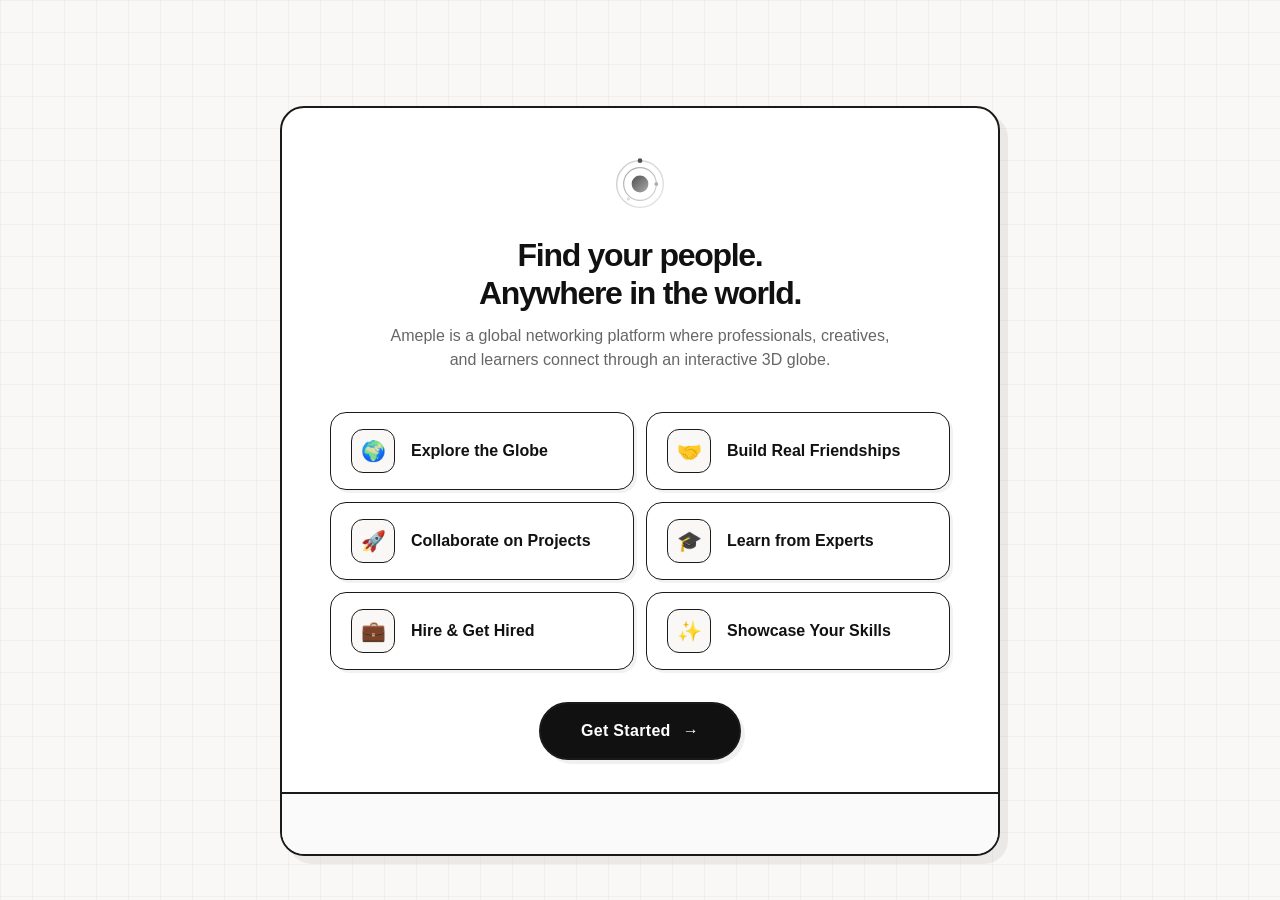
==== commit 8c38a0fa: "feat: real-time notifications, unread badge, and custom styled toasts - Add red unread badge on Mess" ====
--- a/index.html
+++ b/index.html
@@ -8,9 +8,10 @@
   <meta name="description"
     content="Ameple connects professionals, creatives, and learners through an interactive 3D globe. Find your people anywhere in the world.">
 
-  <!-- Notyf -->
+  <!-- Notyf (kept for compat) + Ameple styled toast override -->
   <link rel="stylesheet" href="https://cdn.jsdelivr.net/npm/notyf@3/notyf.min.css">
   <script src="https://cdn.jsdelivr.net/npm/notyf@3/notyf.min.js"></script>
+  <script src="js/toast.js"></script>
 
   <!-- Iconify for reliable SVG loading -->
   <script src="https://code.iconify.design/iconify-icon/2.0.0/iconify-icon.min.js"></script>
